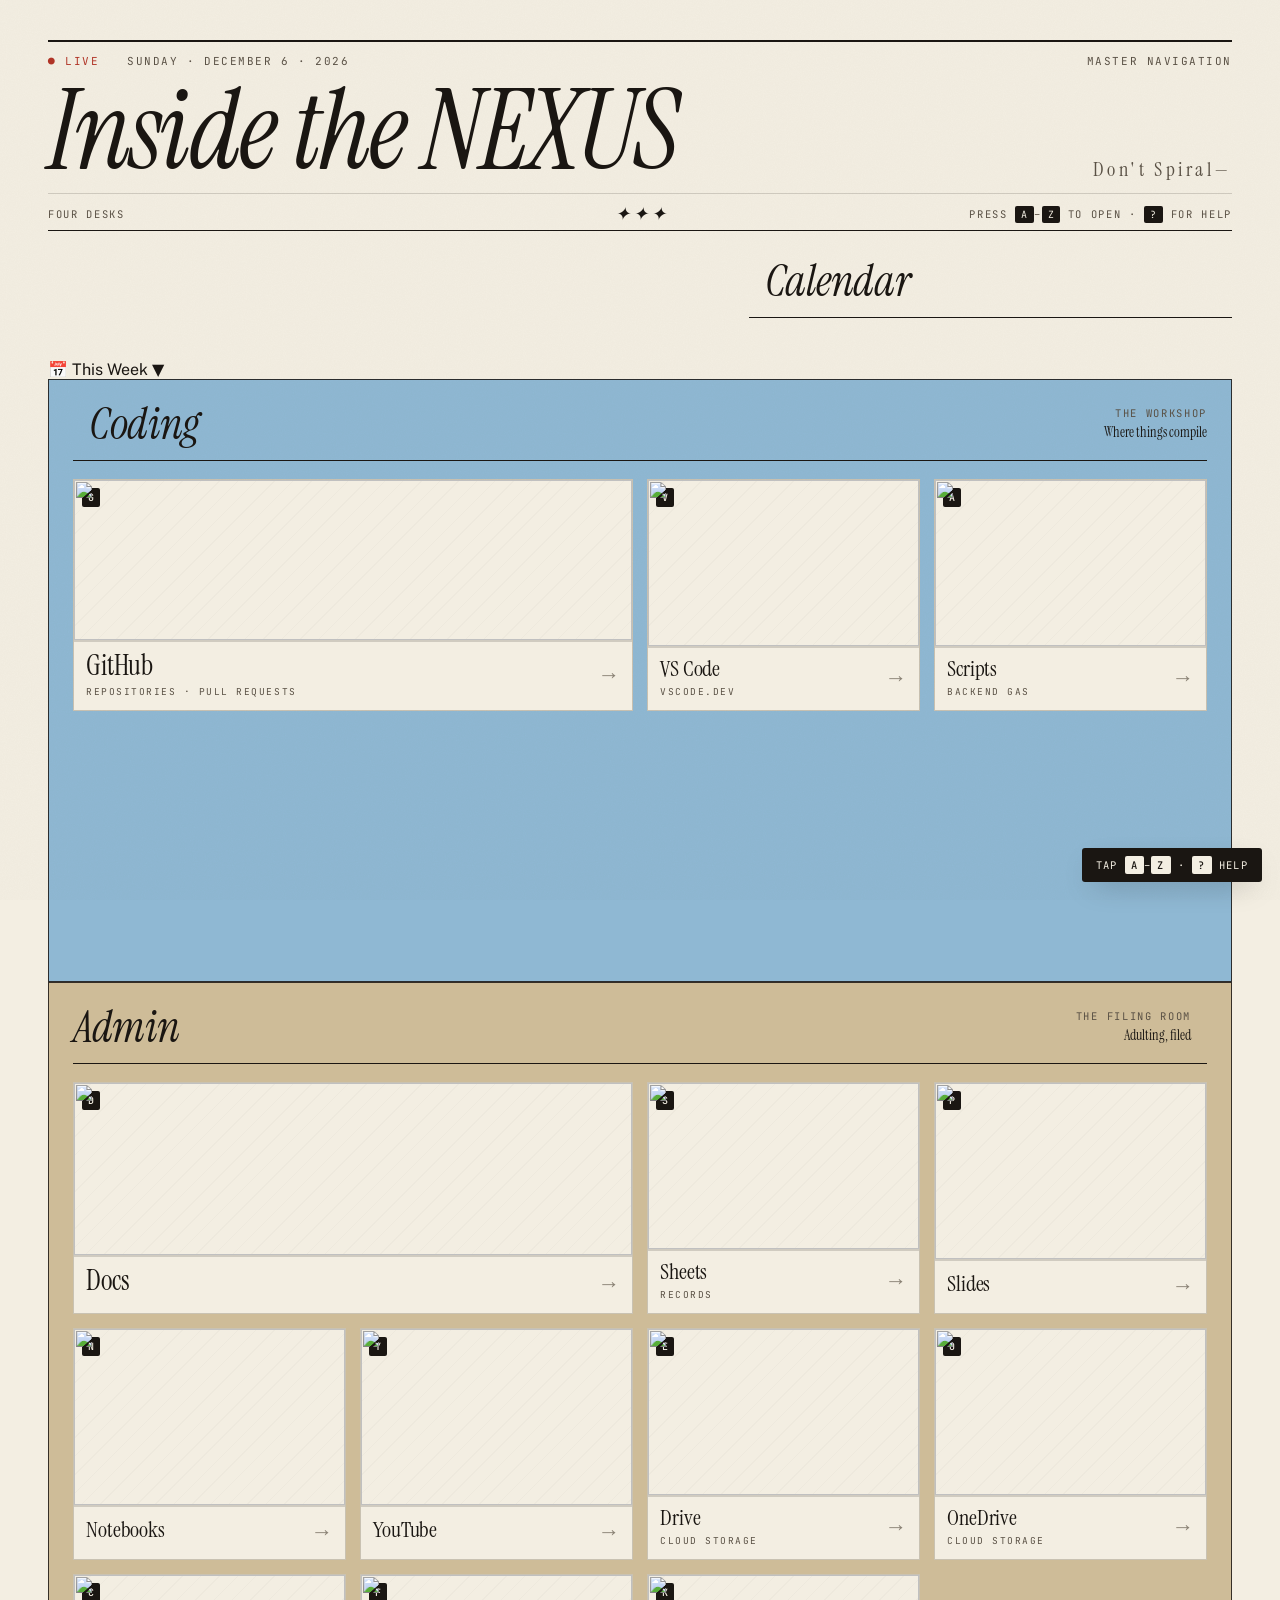
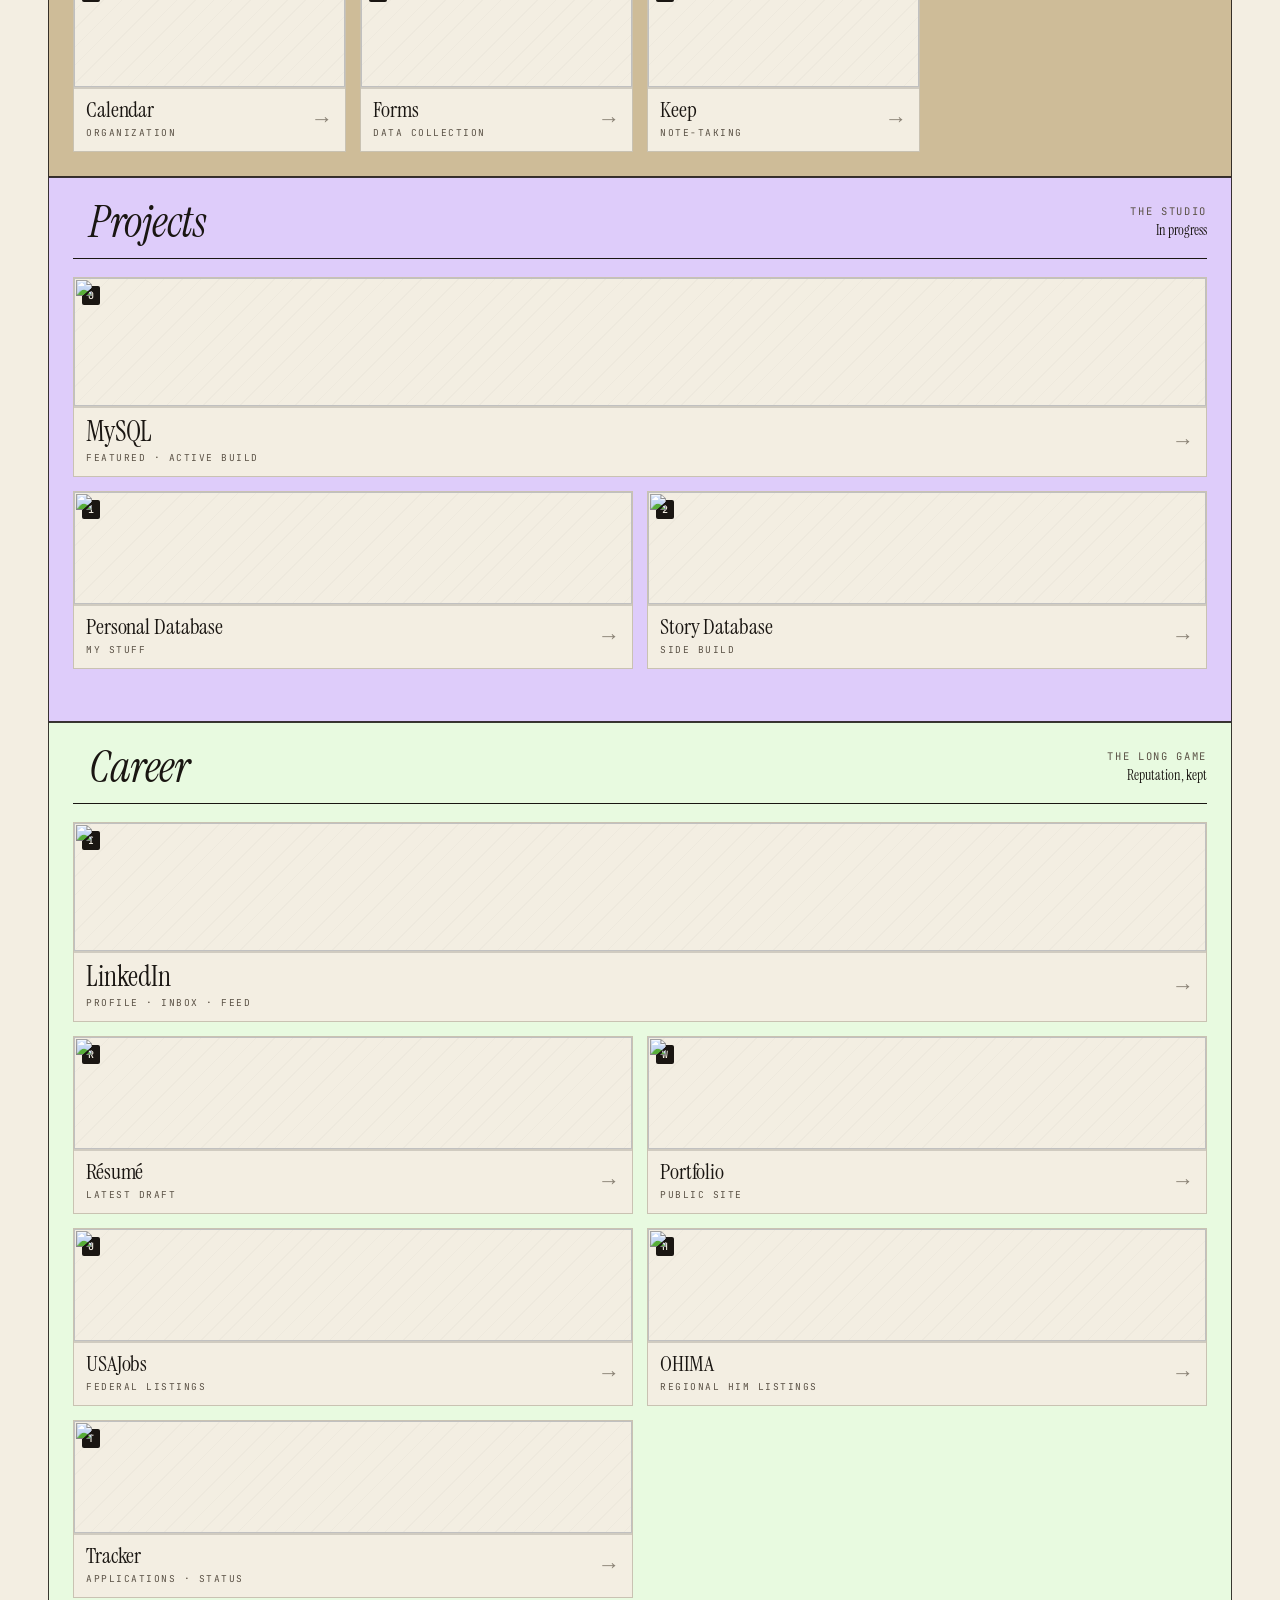
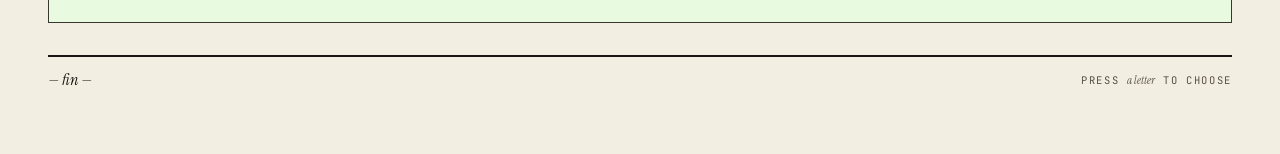
==== hub.html @ 4cc81f30 "commit" ====
<!DOCTYPE html>
<html lang="en">
<head>
<meta charset="UTF-8" />
<meta name="viewport" content="width=device-width, initial-scale=1" />
<title>Inside the NEXUS — Links</title>
<link rel="preconnect" href="https://fonts.googleapis.com" />
<link rel="preconnect" href="https://fonts.gstatic.com" crossorigin />
<link href="https://fonts.googleapis.com/css2?family=Instrument+Serif:ital@0;1&family=JetBrains+Mono:wght@400;500&family=Public+Sans:ital,wght@0,300;0,400;0,500;0,600;0,700;1,400&display=swap" rel="stylesheet" />
<style>
  :root {
    --paper:        #f3eee2;
    --paper-warm:   #ebe4d2;
    --ink:          #1a1612;
    --ink-soft:     #5a5145;
    --ink-faint:    #8a8275;
    --rule:         rgba(26, 22, 18, 0.16);
    --rule-strong:  rgba(26, 22, 18, 0.85);
    --accent:       #b03426;
    --accent-soft:  rgba(176, 52, 38, 0.10);

    --serif: 'Instrument Serif', 'Times New Roman', serif;
    --sans:  'Public Sans', system-ui, sans-serif;
    --mono:  'JetBrains Mono', ui-monospace, monospace;
  }

  * { box-sizing: border-box; margin: 0; padding: 0; }

  html, body {
    background: var(--paper);
    color: var(--ink);
    font-family: var(--sans);
    -webkit-font-smoothing: antialiased;
    text-rendering: optimizeLegibility;
  }

  /* Subtle paper grain */
  body::before {
    content: "";
    position: fixed;
    inset: 0;
    pointer-events: none;
    z-index: 1;
    opacity: 0.5;
    mix-blend-mode: multiply;
    background-image: url("data:image/svg+xml;utf8,<svg xmlns='http://www.w3.org/2000/svg' width='240' height='240'><filter id='n'><feTurbulence type='fractalNoise' baseFrequency='0.92' numOctaves='2' stitchTiles='stitch'/><feColorMatrix values='0 0 0 0 0.1 0 0 0 0 0.08 0 0 0 0 0.05 0 0 0 0.05 0'/></filter><rect width='100%25' height='100%25' filter='url(%23n)'/></svg>");
  }

  body {
    min-height: 100vh;
    padding: 40px 48px 64px;
    position: relative;
  }

  .page {
    max-width: 1640px;
    margin: 0 auto;
    position: relative;
    z-index: 2;
  }

  /* ─── Masthead ──────────────────────────────────────────── */
  .masthead {
    border-top: 2px solid var(--ink);
    border-bottom: 1px solid var(--ink);
    padding: 12px 0 4px;
    margin-bottom: 28px;
    position: relative;
  }

  .masthead__top {
    display: flex;
    align-items: baseline;
    justify-content: space-between;
    font-family: var(--mono);
    font-size: 11px;
    letter-spacing: 0.14em;
    text-transform: uppercase;
    color: var(--ink-soft);
    padding-bottom: 6px;
  }

  .masthead__edition {
    display: flex;
    gap: 28px;
  }
  .masthead__edition span:first-child { color: var(--accent); }

  .masthead__title {
    font-family: var(--serif);
    font-style: italic;
    font-weight: 400;
    font-size: clamp(72px, 8.6vw, 142px);
    line-height: 0.92;
    letter-spacing: -0.02em;
    padding: 6px 0 12px;
    display: flex;
    align-items: baseline;
    justify-content: space-between;
    gap: 24px;
  }
  .masthead__title em {
    font-style: italic;
  }
  .masthead__title .roman {
    font-family: var(--serif);
    font-style: normal;
    font-size: 0.18em;
    color: var(--ink-soft);
    letter-spacing: 0.18em;
    align-self: flex-end;
    padding-bottom: 0.14em;
  }

  .masthead__strap {
    display: grid;
    grid-template-columns: 1fr auto 1fr;
    gap: 24px;
    align-items: center;
    border-top: 1px solid var(--rule);
    padding-top: 8px;
    font-family: var(--mono);
    font-size: 10.5px;
    letter-spacing: 0.16em;
    text-transform: uppercase;
    color: var(--ink-soft);
  }
  .masthead__strap .ornament {
    font-family: var(--serif);
    font-style: italic;
    font-size: 18px;
    color: var(--ink);
    text-transform: none;
    letter-spacing: 0;
  }
  .masthead__strap .right { text-align: right; }
  .masthead__strap kbd {
    font-family: var(--mono);
    font-size: 10px;
    background: var(--ink);
    color: var(--paper);
    padding: 2px 6px;
    border-radius: 2px;
    letter-spacing: 0.04em;
  }

  /* ─── Bento ─────────────────────────────────────────────── */
  .bento {
    display: grid;
    grid-template-columns: 7fr 5fr;
    gap: 24px;
  }

  .zone {
    background: var(--paper);
    border: 1px solid var(--rule-strong);
    padding: 22px 24px 24px;
    position: relative;
  }

  .bento {
    grid-template-columns: 7fr 5fr;
    grid-template-rows: auto auto;
    grid-template-areas:
      "coding projects"
      "admin  career";
  }
  .zone--calendar { grid-area: calendar}
  .zone--coding   { grid-area: coding; }
  .zone--projects { grid-area: projects; }
  .zone--admin    { grid-area: admin; }
  .zone--career   { grid-area: career; }

  /* ─── Zone header ───────────────────────────────────────── */
  .zone__head {
    display: grid;
    grid-template-columns: auto 1fr auto;
    align-items: end;
    gap: 16px;
    padding-bottom: 14px;
    margin-bottom: 18px;
    border-bottom: 1px solid var(--ink);
  }
  .zone__numeral {
    font-family: var(--serif);
    font-style: italic;
    font-size: 52px;
    line-height: 0.8;
    color: var(--accent);
    letter-spacing: -0.02em;
  }
  .zone__title {
    font-family: var(--serif);
    font-style: italic;
    font-weight: 400;
    font-size: 44px;
    line-height: 1;
    letter-spacing: -0.01em;
    align-self: end;
  }
  .zone__count {
    font-family: var(--mono);
    font-size: 10.5px;
    letter-spacing: 0.16em;
    text-transform: uppercase;
    color: var(--ink-soft);
    text-align: right;
    padding-bottom: 4px;
    line-height: 1.4;
  }
  .zone__count em {
    display: block;
    font-style: normal;
    color: var(--ink);
    font-family: var(--serif);
    font-size: 14px;
    text-transform: none;
    letter-spacing: 0;
    margin-top: 2px;
  }

  /* ─── Card grids per zone ───────────────────────────────── */
  .cards { display: grid; gap: 14px; }

  /* Wide zones (Coding, Admin): 4 columns × 2 rows */
  .zone--coding .cards,
  .zone--admin .cards,
  .zone--calendar .cards {
    grid-template-columns: repeat(4, 1fr);
    grid-template-rows: 1fr 1fr;
    grid-auto-flow: dense;
  }
  .zone--coding .cards .card--hero,
  .zone--admin .cards .card--hero,
  .zone--calendar .cards .card--hero {
    grid-column: span 2;
    grid-row: 1;
  }

  /* Narrow zones (Projects, Career): 2 columns × 4 rows */
  .zone--projects .cards,
  .zone--career .cards {
    grid-template-columns: repeat(2, 1fr);
    grid-template-rows: repeat(4, auto);
  }
  .zone--projects .cards .card--hero,
  .zone--career .cards .card--hero {
    grid-column: span 2;
    grid-row: 1;
  }

  /* ─── Card ──────────────────────────────────────────────── */
  .card {
    position: relative;
    display: grid;
    grid-template-rows: 1fr auto;
    background: var(--paper-warm);
    border: 1px solid var(--rule);
    text-decoration: none;
    color: var(--ink);
    overflow: hidden;
    transition: transform 0.18s ease, border-color 0.18s ease, box-shadow 0.18s ease;
    min-height: 178px;
  }

  .card--hero {
    min-height: 232px;
  }
  .zone--projects .card--hero,
  .zone--career .card--hero {
    min-height: 200px;
  }

  .card:hover {
    border-color: var(--ink);
    transform: translateY(-2px);
    box-shadow: 0 8px 0 -4px var(--ink), 0 14px 28px -16px rgba(26,22,18,0.35);
  }
  .card.flash {
    border-color: var(--accent);
    box-shadow: 0 0 0 3px var(--accent-soft);
  }

  .card__image {
    position: relative;
    background: var(--paper);
    border-bottom: 1px solid var(--rule);
    overflow: hidden;
  }
  .card__image img {
    display: block;
    width: 100%;
    height: 100%;
  }
  .card__image::after {
    content: "";
    position: absolute;
    inset: 0;
    background:
      repeating-linear-gradient(
        135deg,
        transparent 0 12px,
        rgba(26,22,18,0.025) 12px 13px
      );
    pointer-events: none;
  }

  .card__key {
    position: absolute;
    top: 8px;
    left: 8px;
    z-index: 2;
    font-family: var(--mono);
    font-weight: 500;
    font-size: 10px;
    line-height: 1;
    background: var(--ink);
    color: var(--paper);
    padding: 5px 6px 4px;
    letter-spacing: 0.04em;
    border-radius: 2px;
    text-transform: uppercase;
    min-width: 18px;
    text-align: center;
  }

  .card__meta {
    padding: 10px 12px 12px;
    display: grid;
    grid-template-columns: 1fr auto;
    align-items: end;
    gap: 8px;
    background: var(--paper);
    border-top: 1px solid var(--rule);
  }

  .card__name {
    font-family: var(--serif);
    font-weight: 400;
    font-size: 22px;
    line-height: 1;
    letter-spacing: -0.005em;
  }
  .card--hero .card__name { font-size: 28px; }

  .card__tag {
    font-family: var(--mono);
    font-size: 9.5px;
    letter-spacing: 0.16em;
    text-transform: uppercase;
    color: var(--ink-soft);
    margin-top: 6px;
    line-height: 1.3;
  }

  .card__arrow {
    align-self: center;
    font-family: var(--serif);
    font-size: 22px;
    color: var(--ink-faint);
    transition: transform 0.18s ease, color 0.18s ease;
    padding-bottom: 1px;
  }
  .card:hover .card__arrow {
    color: var(--accent);
    transform: translate(2px, -1px);
  }

  /* Make whole card act like a link via overlay anchor */
  .card__link {
    position: absolute;
    inset: 0;
    z-index: 3;
  }

  .card__image { z-index: 1; }
  .card__image img { position: relative; z-index: 4; }

  /* But meta + arrow link area should still feel clickable */
  .card__meta { position: relative; z-index: 5; pointer-events: none; }

  /* ─── Footer rule ───────────────────────────────────────── */
  .colophon {
    margin-top: 32px;
    padding-top: 12px;
    border-top: 2px solid var(--ink);
    display: flex;
    justify-content: space-between;
    align-items: center;
    font-family: var(--mono);
    font-size: 10.5px;
    letter-spacing: 0.16em;
    text-transform: uppercase;
    color: var(--ink-soft);
  }
  .colophon .ornament {
    font-family: var(--serif);
    font-style: italic;
    font-size: 16px;
    color: var(--ink);
    text-transform: none;
    letter-spacing: 0;
  }

  /* ─── Keyboard cheatsheet overlay ───────────────────────── */
  .keyhint {
    position: fixed;
    bottom: 18px;
    right: 18px;
    z-index: 50;
    background: var(--ink);
    color: var(--paper);
    padding: 10px 14px;
    border-radius: 3px;
    font-family: var(--mono);
    font-size: 10.5px;
    letter-spacing: 0.12em;
    text-transform: uppercase;
    box-shadow: 0 10px 30px -12px rgba(0,0,0,0.4);
    display: flex;
    align-items: center;
    gap: 10px;
  }
  .keyhint b {
    background: var(--paper);
    color: var(--ink);
    padding: 2px 6px;
    border-radius: 2px;
    font-weight: 500;
  }

  /* Responsive — collapse bento */
  @media (max-width: 1100px) {
    .bento {
      grid-template-columns: 1fr;
      grid-template-areas: "coding" "projects" "career" "admin";
    }
    .zone--projects .cards,
    .zone--career .cards { grid-template-columns: repeat(2, 1fr); }
  }
  @media (max-width: 720px) {
    body { padding: 24px 18px 60px; }
    .zone--coding .cards,
    .zone--admin .cards { grid-template-columns: repeat(2, 1fr); }
    .zone--coding .cards .card--hero,
    .zone--admin .cards .card--hero { grid-column: span 2; }
  }

</style>
</head>
<body>
<div class="page">

  <!-- ─────────── MASTHEAD ─────────── -->
  <header class="masthead">
    <div class="masthead__top">
      <div class="masthead__edition">
        <span>● Live</span>
        <span id="dateline">Thursday · May 14, 2026</span>
            </div>
      <div>Master Navigation</div>
    </div>

    <h1 class="masthead__title">
      <span>Inside the <em>NEXUS</em></span>
      <span class="roman">Don't Spiral—</span>
    </h1>

    <div class="masthead__strap">
      <div>Four desks</div>
      <div class="ornament">✦ ✦ ✦</div>
      <div class="right">
        Press <kbd>A</kbd>–<kbd>Z</kbd> to open · <kbd>?</kbd> for help
      </div>
    </div>
  </header>

  <!-- ─────────── BENTO ─────────── -->
  <main class="bento">
<!-- =============== CALENDAR =============== -->
 <section id="today-section"></section>


      <header class="zone__head">
        <div class="zone__numeral">
</div>
        <h2 class="zone__title" id="z-calendar">Calendar</h2>
        <div class="zone__count">
          
      </header>
       <div class="section-container">
        <div class="section-header calendar" onclick="toggleSection(this)">
          <span class="section-icon">📅</span>
          This Week
<span class="collapse-arrow">▼</span>
        </div>
        <div class="section-content">
          <div class="calendar-wrapper">
            
            <d
              <div class="calendar-grid" id="calendar-events"></div>
            </div>
            
          </div>
        </div>
      </div>


    <!-- =============== CODING =============== -->
    <section class="zone zone--coding" aria-labelledby="z-coding" style="background-color: rgb(143, 184, 211)">
      <header class="zone__head">
        <div class="zone__numeral">
</div>
        <h2 class="zone__title" id="z-coding">Coding</h2>
        <div class="zone__count">
          The Workshop
          <em>Where things compile</em>
        </div>
      </header>

      <div class="cards">
        <div class="card card--hero">
          <div class="card__image">
            <span class="card__key">G</span>
            <img src="https://raw.githubusercontent.com/suzannaly/nexus/main/images/repo.png"></img>
          </div>
          <div class="card__meta">
            <div>
              <h3 class="card__name">GitHub</h3>
              <p class="card__tag">Repositories · Pull requests</p>
            </div>
            <span class="card__arrow">→</span>
          </div>
          <a class="card__link" href="https://github.com" target="_blank" rel="noopener" aria-label="Open GitHub"></a>
        </div>

        <div class="card">
          <div class="card__image">
            <span class="card__key">V</span>
            <img src="https://raw.githubusercontent.com/suzannaly/nexus/main/images/code.png"></img>
          </div>
          <div class="card__meta">
            <div>
              <h3 class="card__name">VS Code</h3>
              <p class="card__tag">vscode.dev</p>
            </div>
            <span class="card__arrow">→</span>
          </div>
          <a class="card__link" href="VSCode:///" target="_blank" rel="noopener" aria-label="Open VS Code"></a>
          </div> 

        <div class="card">
          <div class="card__image">
            <span class="card__key">A</span>
            <img src="https://raw.githubusercontent.com/suzannaly/nexus/main/images/scripts.png"></img>
          </div>
          <div class="card__meta">
            <div>
              <h3 class="card__name">Scripts</h3>
              <p class="card__tag">Backend GAS</p>
            </div>
            <span class="card__arrow">→</span>
          </div>
          <a class="card__link" href="https://script.google.com/u/0/home/projects/1gM_NN_pkwhSQANYeBkatfQtVx9YAgRcFRQ3JJM54KUPHvCd8_ove5uIZ/edit" target="_blank" rel="noopener"></a>
        </div>

      </div>
    </section>

    <!-- =============== ADMIN =============== -->
    <section class="zone zone--admin" aria-labelledby="z-admin" style="background-color: rgb(206, 188, 152)">
      <header class="zone__head">
               <h2 class="zone__title" id="z-admin">Admin</h2>
        <div class="zone__count">
          The Filing Room
          <em>Adulting, filed</em>
        </div>
      </header>

      <div class="cards">
        <div class="card card--hero">
          <div class="card__image">
            <span class="card__key">D</span>
            <img src="https://raw.githubusercontent.com/suzannaly/nexus/main/images/writing.png"></img>
          </div>
          <div class="card__meta">
            <div>
              <h3 class="card__name">Docs</h3>
              <p class="card__tag"></p>
            </div>
            <span class="card__arrow">→</span>
          </div>
          <a class="card__link" href="https://docs.google.com/document/?usp=docs_alc&authuser=0" target="_blank" rel="noopener"></a>
        </div>

        <div class="card">
          <div class="card__image">
            <span class="card__key">S</span>
            <img src="https://raw.githubusercontent.com/suzannaly/nexus/main/images/sheet.png"></img>
          </div>
          <div class="card__meta">
            <div>
              <h3 class="card__name">Sheets</h3>
              <p class="card__tag">Records</p>
            </div>
            <span class="card__arrow">→</span>
          </div>
          <a class="card__link" href="https://docs.google.com/spreadsheets/?usp=sheets_alc&authuser=0" target="_blank" rel="noopener"></a>
        </div>

        <div class="card">
          <div class="card__image">
            <span class="card__key">P</span>
            <img src="https://raw.githubusercontent.com/suzannaly/nexus/main/images/slides.png"></img>
          </div>
          <div class="card__meta">
            <div>
              <h3 class="card__name">Slides</h3>
              <p class="card__tag"></p>
            </div>
            <span class="card__arrow">→</span>
          </div>
          <a class="card__link" href="https://docs.google.com/presentation/?usp=slides_alc&authuser=0" target="_blank" rel="noopener"></a>
        </div>

        <div class="card">
          <div class="card__image">
            <span class="card__key">N</span>
            <img src="https://raw.githubusercontent.com/suzannaly/nexus/main/images/notebook.png"></img>
          </div>
          <div class="card__meta">
            <div>
              <h3 class="card__name">Notebooks</h3>
              <p class="card__tag"></p>
            </div>
            <span class="card__arrow">→</span>
          </div>
          <a class="card__link" href="https://notebooklm.google.com/?utm_source=app_launcher&utm_medium=referral&authuser=0" target="_blank" rel="noopener"></a>
        </div>

        <div class="card">
          <div class="card__image">
            <span class="card__key">Y</span>
            <img src="https://raw.githubusercontent.com/suzannaly/nexus/main/images/yt.png"></img>
          </div>
          <div class="card__meta">
            <div>
              <h3 class="card__name">YouTube</h3>
              <p class="card__tag"></p>
            </div>
            <span class="card__arrow">→</span>
          </div>
          <a class="card__link" href="https://www.youtube.com/?authuser=0" target="_blank" rel="noopener"></a>
        </div>

        <div class="card">
          <div class="card__image">
            <span class="card__key">E</span>
            <img src="https://raw.githubusercontent.com/suzannaly/nexus/main/images/drive.png"></img>
          </div>
          <div class="card__meta">
            <div>
              <h3 class="card__name">Drive</h3>
              <p class="card__tag">Cloud storage</p>
            </div>
            <span class="card__arrow">→</span>
          </div>
          <a class="card__link" href="https://drive.google.com/?usp=drive_ref" target="_blank" rel="noopener"></a>
        </div>

        <div class="card">
          <div class="card__image">
            <span class="card__key">O</span>
            <img src="https://raw.githubusercontent.com/suzannaly/nexus/main/images/one.png"></img>
          </div>
          <div class="card__meta">
            <div>
              <h3 class="card__name">OneDrive</h3>
              <p class="card__tag">Cloud storage</p>
            </div>
            <span class="card__arrow">→</span>
          </div>
          <a class="card__link" href="https://onedrive.live.com/?view=1" target="_blank" rel="noopener"></a>
        </div>

<div class="card">
          <div class="card__image">
            <span class="card__key">C</span>
            <img src="https://raw.githubusercontent.com/suzannaly/nexus/main/images/cal.png"></img>
          </div>
          <div class="card__meta">
            <div>
              <h3 class="card__name">Calendar</h3>
              <p class="card__tag">Organization</p>
            </div>
            <span class="card__arrow">→</span>
          </div>
          <a class="card__link" href="https://calendar.google.com/calendar?authuser=0" target="_blank" rel="noopener"></a>
        </div>

<div class="card">
          <div class="card__image">
            <span class="card__key">F</span>
            <img src="https://raw.githubusercontent.com/suzannaly/nexus/main/images/form.png"></img>
          </div>
          <div class="card__meta">
            <div>
              <h3 class="card__name">Forms</h3>
              <p class="card__tag">Data collection</p>
            </div>
            <span class="card__arrow">→</span>
          </div>
          <a class="card__link" href="https://docs.google.com/forms/?authuser=0" target="_blank" rel="noopener"></a>
        </div>
<div class="card">
          <div class="card__image">
            <span class="card__key">K</span>
            <img src="https://raw.githubusercontent.com/suzannaly/nexus/main/images/keep.png"></img>
          </div>
          <div class="card__meta">
            <div>
              <h3 class="card__name">Keep</h3>
              <p class="card__tag">Note-taking</p>
            </div>
            <span class="card__arrow">→</span>
          </div>
          <a class="card__link" href="https://keep.google.com/?authuser=0" target="_blank" rel="noopener"></a>
        </div>

      </div>
    </section>

    <!-- =============== PROJECTS =============== -->
    <section class="zone zone--projects" aria-labelledby="z-projects" style="background-color: rgb(222, 204, 250)">
      <header class="zone__head">
        <div class="zone__numeral"></div>
        <h2 class="zone__title" id="z-projects">Projects</h2>
        <div class="zone__count">
          The Studio
          <em>In progress</em>
        </div>
      </header>

      <div class="cards">
        <div class="card card--hero">
          <div class="card__image">
            <span class="card__key">0</span>
            <img src="https://raw.githubusercontent.com/suzannaly/nexus/main/images/mysql.png"></img>
          </div>
          <div class="card__meta">
            <div>
              <h3 class="card__name">MySQL</h3>
              <p class="card__tag">Featured · Active build</p>
            </div>
            <span class="card__arrow">→</span>
          </div>
          <a class="card__link" href="mysqlwb://"></a>
</div>

        <div class="card">
          <div class="card__image">
            <span class="card__key">1</span>
            <img src="https://raw.githubusercontent.com/suzannaly/nexus/main/images/personal.png"></img>
          </div>
          <div class="card__meta">
            <div>
              <h3 class="card__name">Personal Database</h3>
              <p class="card__tag">My stuff</p>
            </div>
            <span class="card__arrow">→</span>
          </div>
          <a class="card__link" href="mysqlwb://"></a>
</div>

        <div class="card">
          <div class="card__image">
            <span class="card__key">2</span>
            <img src="https://raw.githubusercontent.com/suzannaly/nexus/main/images/sandbox.png"></img>
          </div>
          <div class="card__meta">
            <div>
              <h3 class="card__name">Story Database</h3>
              <p class="card__tag">Side build</p>
            </div>
            <span class="card__arrow">→</span>
          </div>
          <a class="card__link" href="mysqlwb://"></a>
</div>

        
      </div>
    </section>



    <!-- =============== CAREER =============== -->
    <section class="zone zone--career" aria-labelledby="z-career" style="background-color: rgb(232, 250, 224)">
      <header class="zone__head">
        <div class="zone__numeral"></div>
        <h2 class="zone__title" id="z-career">Career</h2>
        <div class="zone__count">
          The Long Game
          <em>Reputation, kept</em>
        </div>
      </header>

      <div class="cards">
        <div class="card card--hero">
          <div class="card__image">
            <span class="card__key">I</span>
            <img src="https://raw.githubusercontent.com/suzannaly/nexus/main/images/resume.png"></img>
          </div>
          <div class="card__meta">
            <div>
              <h3 class="card__name">LinkedIn</h3>
              <p class="card__tag">Profile · Inbox · Feed</p>
            </div>
            <span class="card__arrow">→</span>
          </div>
          <a class="card__link" href="https://www.linkedin.com/feed/" target="_blank" rel="noopener"></a>
        </div>

        <div class="card">
          <div class="card__image">
            <span class="card__key">R</span>
            <img src="https://raw.githubusercontent.com/suzannaly/portfolio/main/images/resume.png"></img>
          </div>
          <div class="card__meta">
            <div>
              <h3 class="card__name">Résumé</h3>
              <p class="card__tag">Latest draft</p>
            </div>
            <span class="card__arrow">→</span>
          </div>
          <a class="card__link" href="https://raw.githubusercontent.com/suzannaly/Portfolio/main/images/Bolich_Suzanna_Resume.pdf" target="_blank" rel="noopener"></a>
        </div>

        <div class="card">
          <div class="card__image">
            <span class="card__key">W</span>
            <img src="https://raw.githubusercontent.com/suzannaly/nexus/main/images/portfolio.png"></img>
          </div>
          <div class="card__meta">
            <div>
              <h3 class="card__name">Portfolio</h3>
              <p class="card__tag">Public site</p>
            </div>
            <span class="card__arrow">→</span>
          </div>
          <a class="card__link" href="https://sites.google.com/view/suzanna-bolich-e-portfolio/welcome" target="_blank" rel="noopener"></a>
        </div>

<div class="card">
  <div class="card__image">
    <span class="card__key">U</span>
    <img src="https://raw.githubusercontent.com/suzannaly/nexus/main/images/usajobs.png"></img>
  </div>
  <div class="card__meta">
    <div>
      <h3 class="card__name">USAJobs</h3>
      <p class="card__tag">Federal listings</p>
    </div>
    <span class="card__arrow">→</span>
  </div>
  <a class="card__link" href="https://www.usajobs.gov" target="_blank" rel="noopener"></a>
</div>

<div class="card">
  <div class="card__image">
    <span class="card__key">H</span>
    <img src="https://raw.githubusercontent.com/suzannaly/nexus/main/images/ohima.webp"></img>
  </div>
  <div class="card__meta">
    <div>
      <h3 class="card__name">OHIMA</h3>
      <p class="card__tag">Regional HIM listings</p>
    </div>
    <span class="card__arrow">→</span>
  </div>
  <a class="card__link" href="https://www.ohima.org" target="_blank" rel="noopener"></a>
</div>

<div class="card">
  <div class="card__image">
    <span class="card__key">T</span>
    <img src="https://raw.githubusercontent.com/suzannaly/nexus/main/images/data.png"></img>
  </div>
  <div class="card__meta">
    <div>
      <h3 class="card__name">Tracker</h3>
      <p class="card__tag">Applications · Status</p>
    </div>
    <span class="card__arrow">→</span>
  </div>
  <a class="card__link" href="tracker.html"></a>
</div>

      </div>
    </section>

  </main>

  <!-- ─────────── COLOPHON ─────────── -->
  <footer class="colophon">
    
    <div class="ornament">— fin —</div>
    <div>Press <em style="font-style:italic;font-family:var(--serif);text-transform:none;letter-spacing:0">a letter</em> to choose</div>
  </footer>

</div>

<!-- Keyboard hint pill -->
<div class="keyhint" id="keyhint">
  <span>Tap <b>A</b>–<b>Z</b> · <b>?</b> Help</span>
</div>


<script>
  // ─── Dateline ──────────────────────────────────────────────
  (function () {
    const el = document.getElementById('dateline');
    if (!el) return;
    const now = new Date();
    const fmt = now.toLocaleDateString(undefined, {
      weekday: 'long', month: 'long', day: 'numeric', year: 'numeric',
    });
    el.textContent = fmt.replace(/,/g, ' ·');
  })();

  // ─── Keyboard shortcuts ────────────────────────────────────
  // Single-character key opens the matching [data-key] card. `?` flashes
  // all keys so the user sees them at a glance.
  (function () {
    // Binding source of truth: the visible <span class="card__key"> text inside
    // each card. Edit that letter and the hotkey follows automatically.
    const cards = Array.from(document.querySelectorAll('.card'));
    const byKey = {};
    const duplicates = [];
    cards.forEach((c) => {
      const badge = c.querySelector('.card__key');
      if (!badge) return;
      const key = (badge.textContent || '').trim().toLowerCase();
      if (!key) return;
      if (byKey[key]) duplicates.push(key);
      byKey[key] = c;
    });
    if (duplicates.length) {
      console.warn('[Links] duplicate shortcut letters — only the last card with each wins:', duplicates);
    }

    document.addEventListener('keydown', (e) => {
      // ignore when typing in inputs
      const t = e.target;
      if (t && (t.tagName === 'INPUT' || t.tagName === 'TEXTAREA' || t.isContentEditable)) return;
      if (e.metaKey || e.ctrlKey || e.altKey) return;

      const k = e.key.toLowerCase();

      if (k === '?' || (e.shiftKey && k === '/')) {
        e.preventDefault();
        flashAll();
        return;
      }

      const card = byKey[k];
      if (!card) return;
      e.preventDefault();
      flash(card);
      // navigate (open in new tab to mimic start-page behavior)
      const href = card.querySelector('.card__link')?.getAttribute('href');
      if (href && href !== '#') {
        setTimeout(() => window.open(href, '_blank', 'noopener'), 120);
      }
    });

    function flash(card) {
      card.classList.add('flash');
      card.scrollIntoView ? null : null;  // no-op
      setTimeout(() => card.classList.remove('flash'), 260);
    }

    function flashAll() {
      cards.forEach((c, i) => {
        setTimeout(() => {
          c.classList.add('flash');
          setTimeout(() => c.classList.remove('flash'), 380);
        }, i * 22);
      });
    }
  })();

  // ─── Auto-dismiss keyhint after a moment ───────────────────
  (function () {
    const hint = document.getElementById('keyhint');
    if (!hint) return;
    let hidden = false;
    const hide = () => {
      if (hidden) return;
      hidden = true;
      hint.style.transition = 'opacity 0.4s ease, transform 0.4s ease';
      hint.style.opacity = '0';
      hint.style.transform = 'translateY(8px)';
      setTimeout(() => hint.remove(), 500);
    };
    setTimeout(hide, 6000);
    document.addEventListener('keydown', hide, { once: true });
    document.addEventListener('mousemove', () => {}, { once: true });
  })();
  // today.js — Nexus Today Section
// Manages Calendar
// Call initToday() to render.

// ══════════════════════════════════════════════════════════════════════════════
// CALENDAR
// ══════════════════════════════════════════════════════════════════════════════

const TODAY_GAS_URL = 'https://script.google.com/macros/s/AKfycbxcw0Idgactfq_oG_hGIOe2H4xoDgVzLjg6uchxBg3AONOXgDwfD8WhBnJHjR9yXOQzzQ/exec';
const IMG = 'https://raw.githubusercontent.com/suzannaly/nexus/main/images/';


function getWeekDays() {
  const today  = new Date();
  const day    = today.getDay();
  const monday = new Date(today);
  monday.setDate(today.getDate() - ((day + 6) % 7));
  return Array.from({ length: 7 }, (_, i) => {
    const d = new Date(monday);
    d.setDate(monday.getDate() + i);
    return d;
  });
}

function isSameDay(a, b) {
  const da = new Date(a);
  const db = new Date(b);
  return da.getFullYear() === db.getFullYear() &&
         da.getMonth()    === db.getMonth()    &&
         da.getDate()     === db.getDate();
}

function formatTime(iso) {
  const d = new Date(iso);
  return d.toLocaleTimeString('en-US', { hour: 'numeric', minute: '2-digit', hour12: true });
}

function renderCalendar() {
  const today    = new Date();
  const weekDays = getWeekDays();
  const dayNames = ['MON','TUE','WED','THU','FRI','SAT','SUN'];

  const columns = weekDays.map((day, i) => {
    const isToday   = isSameDay(day, today);
    const dayEvents = calendarEvents.filter(e => isSameDay(e.start, day));

    const eventHTML = dayEvents.length
      ? dayEvents.map(e => `
          <div class="cal-event">
            <div class="cal-event-time">${e.allDay ? 'all day' : formatTime(e.start)}</div>
            <div class="cal-event-title">${e.title}</div>
            ${e.calendar === 'Dan' ? '<div class="cal-event-who">Dan</div>' : ''}
          </div>`).join('')
      : `<div class="cal-no-events">No events</div>`;

    return `
      <div class="cal-day ${isToday ? 'cal-day--today' : ''}">
        <div class="cal-day-header">
          <div class="cal-day-name">${dayNames[i]}</div>
          <div class="cal-day-num">${day.getDate()}</div>
        </div>
        <div class="cal-day-events">${eventHTML}</div>
      </div>`;
  }).join('');

  return `<div class="cal-grid">${columns}</div>`;
}


// ══════════════════════════════════════════════════════════════════════════════
// FETCH + INIT
// ══════════════════════════════════════════════════════════════════════════════

async function initToday() {
  renderToday();

  const [calRes] = await Promise.allSettled([
    fetch(`${TODAY_GAS_URL}?calendar=1`),
  
  ]);

  if (calRes.status === 'fulfilled') {
    try {
      calendarEvents = await calRes.value.json();
      if (!Array.isArray(calendarEvents)) calendarEvents = [];
    } catch { calendarEvents = []; }
  }

  
  renderToday();
}
</script>
</body>
</html>
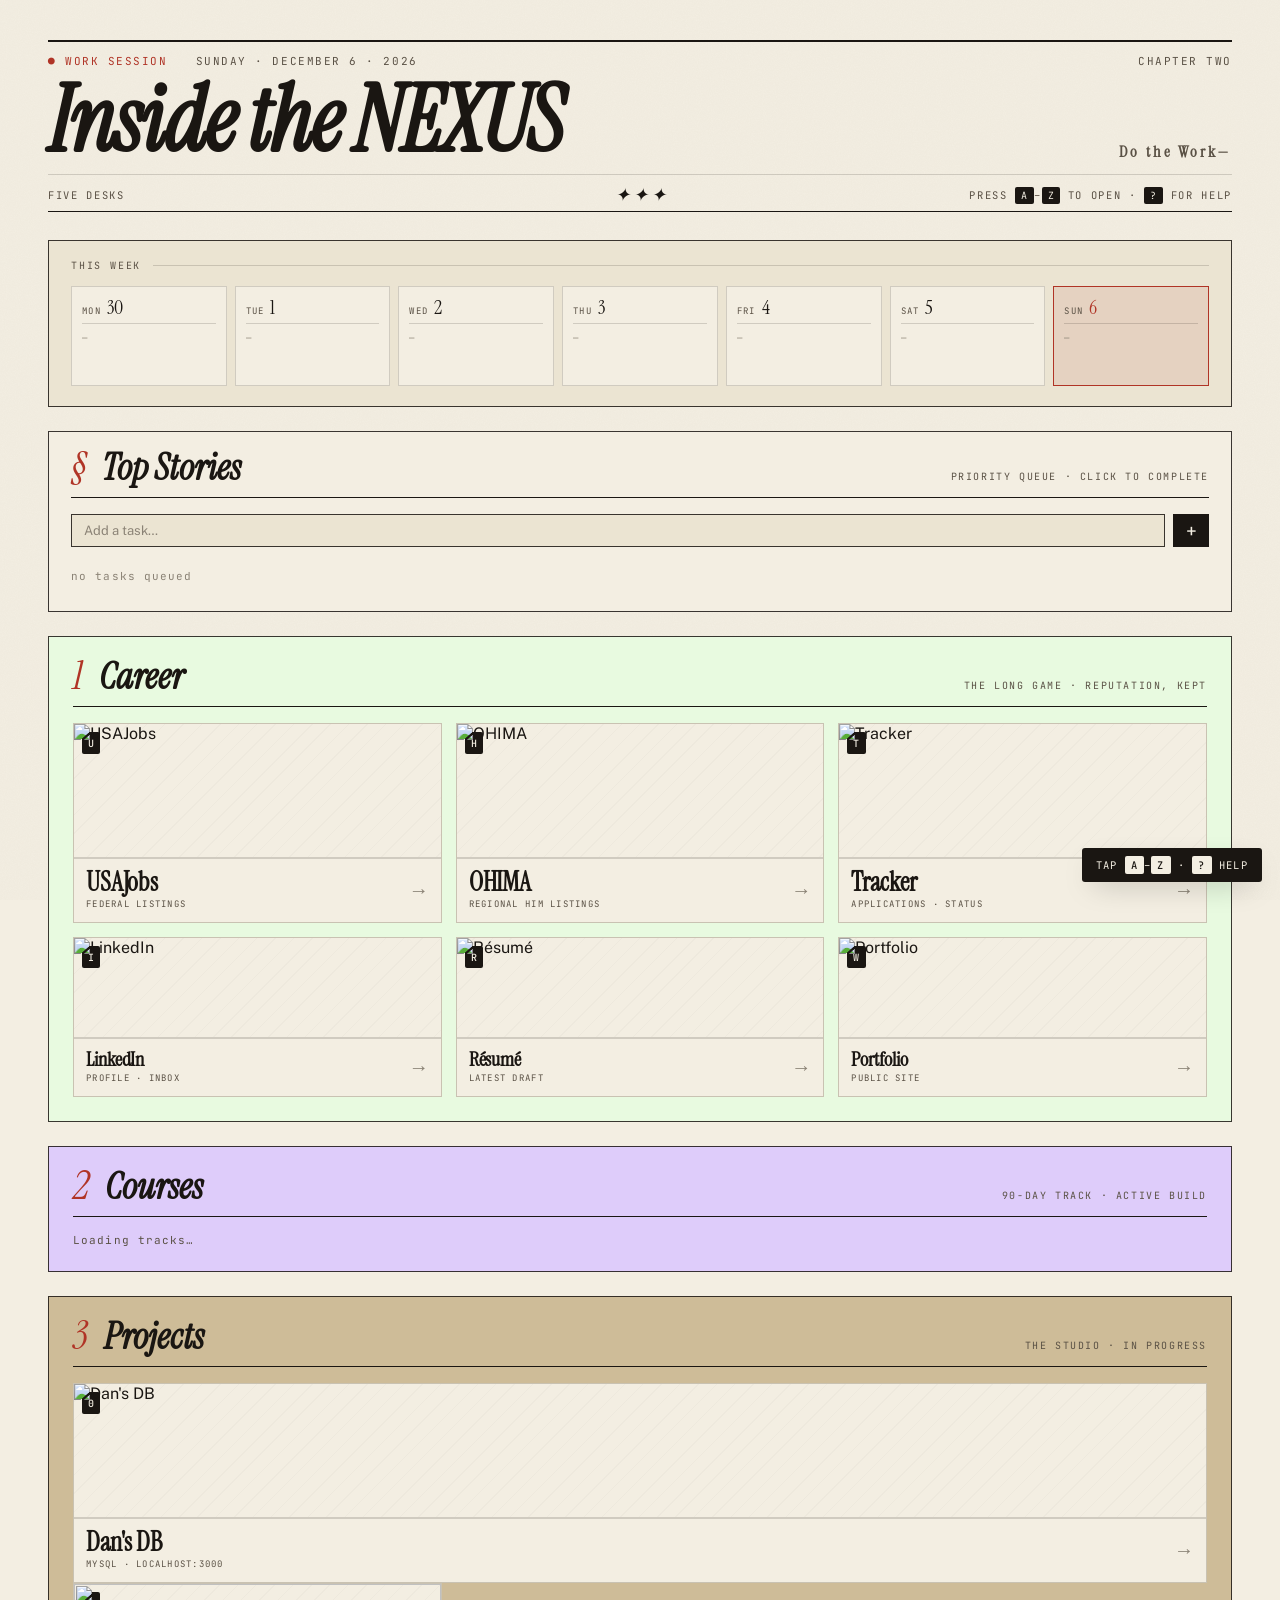
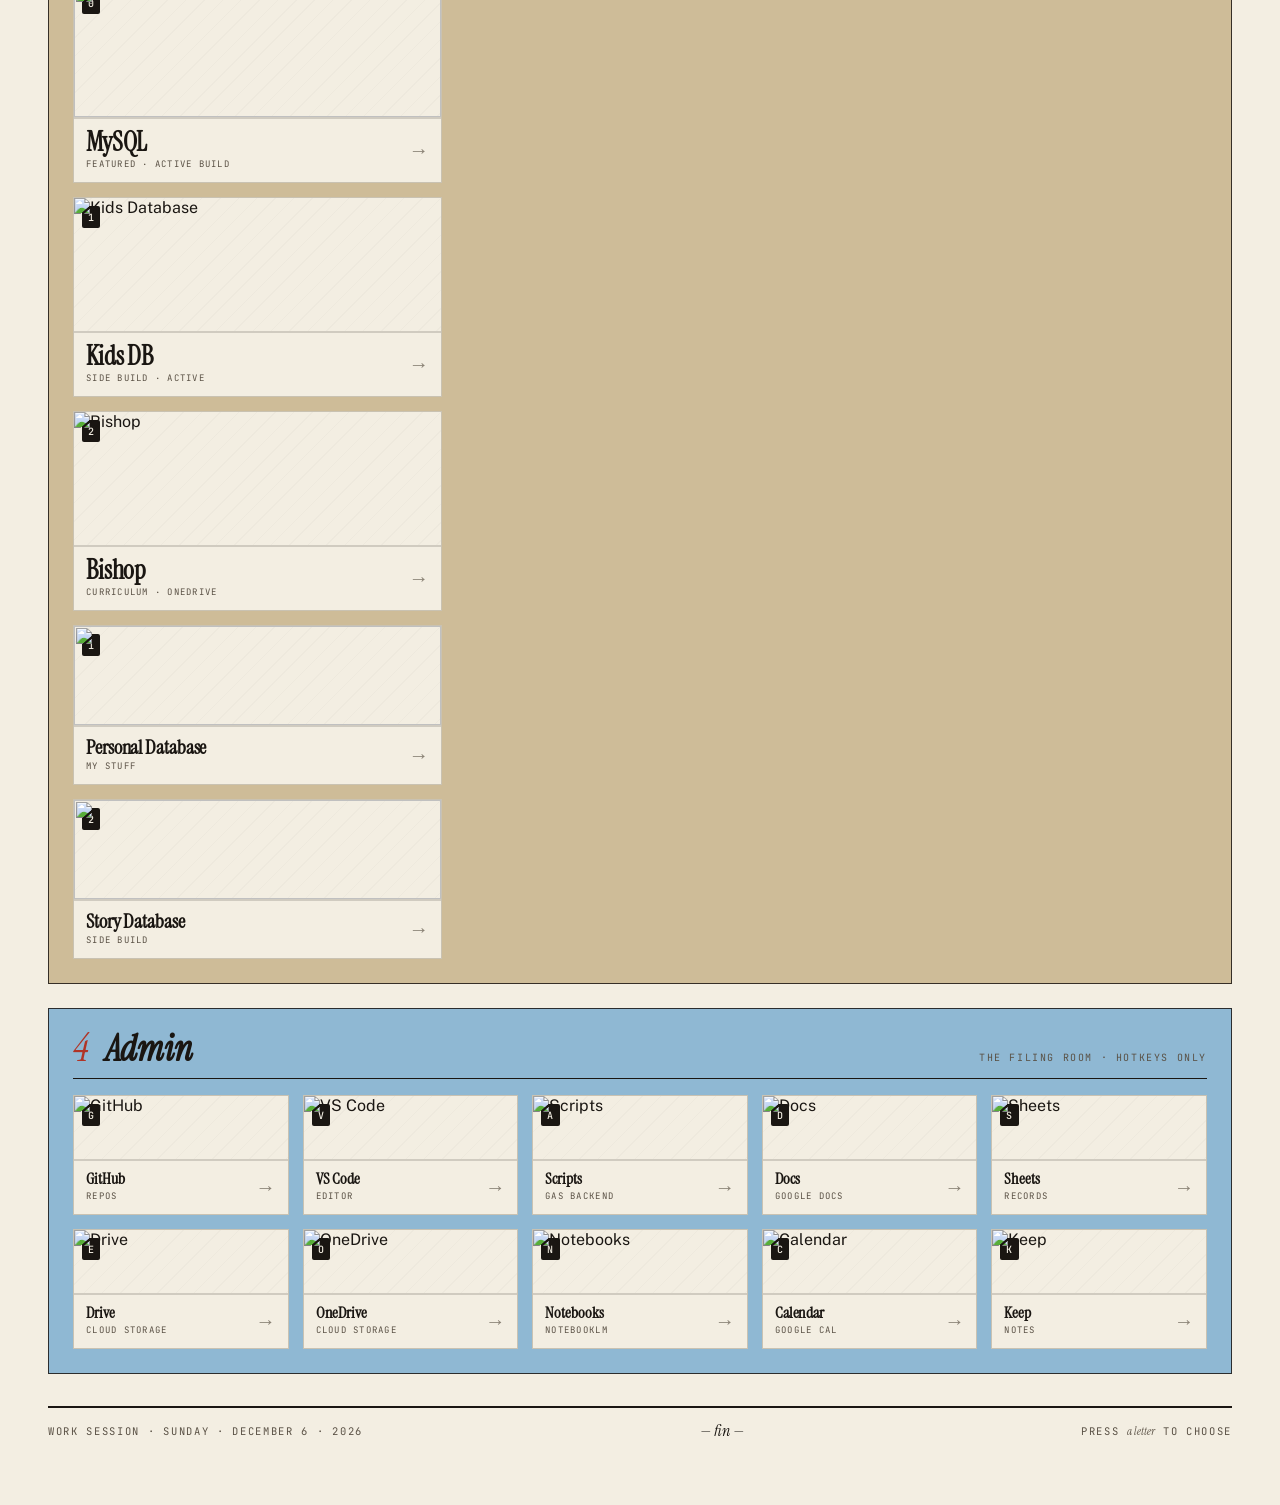
==== commit 33c99cdf: "commit hub overhaul" ====
--- a/hub.html
+++ b/hub.html
@@ -3,744 +3,919 @@
 <head>
 <meta charset="UTF-8" />
 <meta name="viewport" content="width=device-width, initial-scale=1" />
-<title>Inside the NEXUS — Links</title>
+<title>Inside the NEXUS — Work Session</title>
 <link rel="preconnect" href="https://fonts.googleapis.com" />
 <link rel="preconnect" href="https://fonts.gstatic.com" crossorigin />
 <link href="https://fonts.googleapis.com/css2?family=Instrument+Serif:ital@0;1&family=JetBrains+Mono:wght@400;500&family=Public+Sans:ital,wght@0,300;0,400;0,500;0,600;0,700;1,400&display=swap" rel="stylesheet" />
 <style>
-  :root {
-    --paper:        #f3eee2;
-    --paper-warm:   #ebe4d2;
-    --ink:          #1a1612;
-    --ink-soft:     #5a5145;
-    --ink-faint:    #8a8275;
-    --rule:         rgba(26, 22, 18, 0.16);
-    --rule-strong:  rgba(26, 22, 18, 0.85);
-    --accent:       #b03426;
-    --accent-soft:  rgba(176, 52, 38, 0.10);
-
-    --serif: 'Instrument Serif', 'Times New Roman', serif;
-    --sans:  'Public Sans', system-ui, sans-serif;
-    --mono:  'JetBrains Mono', ui-monospace, monospace;
-  }
-
-  * { box-sizing: border-box; margin: 0; padding: 0; }
-
-  html, body {
-    background: var(--paper);
-    color: var(--ink);
-    font-family: var(--sans);
-    -webkit-font-smoothing: antialiased;
-    text-rendering: optimizeLegibility;
-  }
-
-  /* Subtle paper grain */
-  body::before {
-    content: "";
-    position: fixed;
-    inset: 0;
-    pointer-events: none;
-    z-index: 1;
-    opacity: 0.5;
-    mix-blend-mode: multiply;
-    background-image: url("data:image/svg+xml;utf8,<svg xmlns='http://www.w3.org/2000/svg' width='240' height='240'><filter id='n'><feTurbulence type='fractalNoise' baseFrequency='0.92' numOctaves='2' stitchTiles='stitch'/><feColorMatrix values='0 0 0 0 0.1 0 0 0 0 0.08 0 0 0 0 0.05 0 0 0 0.05 0'/></filter><rect width='100%25' height='100%25' filter='url(%23n)'/></svg>");
-  }
-
-  body {
-    min-height: 100vh;
-    padding: 40px 48px 64px;
-    position: relative;
-  }
-
-  .page {
-    max-width: 1640px;
-    margin: 0 auto;
-    position: relative;
-    z-index: 2;
-  }
-
-  /* ─── Masthead ──────────────────────────────────────────── */
-  .masthead {
-    border-top: 2px solid var(--ink);
-    border-bottom: 1px solid var(--ink);
-    padding: 12px 0 4px;
-    margin-bottom: 28px;
-    position: relative;
-  }
-
-  .masthead__top {
-    display: flex;
-    align-items: baseline;
-    justify-content: space-between;
-    font-family: var(--mono);
-    font-size: 11px;
-    letter-spacing: 0.14em;
-    text-transform: uppercase;
-    color: var(--ink-soft);
-    padding-bottom: 6px;
-  }
-
-  .masthead__edition {
-    display: flex;
-    gap: 28px;
-  }
-  .masthead__edition span:first-child { color: var(--accent); }
-
-  .masthead__title {
-    font-family: var(--serif);
-    font-style: italic;
-    font-weight: 400;
-    font-size: clamp(72px, 8.6vw, 142px);
-    line-height: 0.92;
-    letter-spacing: -0.02em;
-    padding: 6px 0 12px;
-    display: flex;
-    align-items: baseline;
-    justify-content: space-between;
-    gap: 24px;
-  }
-  .masthead__title em {
-    font-style: italic;
-  }
-  .masthead__title .roman {
-    font-family: var(--serif);
-    font-style: normal;
-    font-size: 0.18em;
-    color: var(--ink-soft);
-    letter-spacing: 0.18em;
-    align-self: flex-end;
-    padding-bottom: 0.14em;
-  }
-
-  .masthead__strap {
-    display: grid;
-    grid-template-columns: 1fr auto 1fr;
-    gap: 24px;
-    align-items: center;
-    border-top: 1px solid var(--rule);
-    padding-top: 8px;
-    font-family: var(--mono);
-    font-size: 10.5px;
-    letter-spacing: 0.16em;
-    text-transform: uppercase;
-    color: var(--ink-soft);
-  }
-  .masthead__strap .ornament {
-    font-family: var(--serif);
-    font-style: italic;
-    font-size: 18px;
-    color: var(--ink);
-    text-transform: none;
-    letter-spacing: 0;
-  }
-  .masthead__strap .right { text-align: right; }
-  .masthead__strap kbd {
-    font-family: var(--mono);
-    font-size: 10px;
-    background: var(--ink);
-    color: var(--paper);
-    padding: 2px 6px;
-    border-radius: 2px;
-    letter-spacing: 0.04em;
-  }
-
-  /* ─── Bento ─────────────────────────────────────────────── */
-  .bento {
-    display: grid;
-    grid-template-columns: 7fr 5fr;
-    gap: 24px;
-  }
-
-  .zone {
-    background: var(--paper);
-    border: 1px solid var(--rule-strong);
-    padding: 22px 24px 24px;
-    position: relative;
-  }
-
-  .bento {
-    grid-template-columns: 7fr 5fr;
-    grid-template-rows: auto auto;
-    grid-template-areas:
-      "coding projects"
-      "admin  career";
-  }
-  .zone--calendar { grid-area: calendar}
-  .zone--coding   { grid-area: coding; }
-  .zone--projects { grid-area: projects; }
-  .zone--admin    { grid-area: admin; }
-  .zone--career   { grid-area: career; }
-
-  /* ─── Zone header ───────────────────────────────────────── */
-  .zone__head {
-    display: grid;
-    grid-template-columns: auto 1fr auto;
-    align-items: end;
-    gap: 16px;
-    padding-bottom: 14px;
-    margin-bottom: 18px;
-    border-bottom: 1px solid var(--ink);
-  }
-  .zone__numeral {
-    font-family: var(--serif);
-    font-style: italic;
-    font-size: 52px;
-    line-height: 0.8;
-    color: var(--accent);
-    letter-spacing: -0.02em;
-  }
-  .zone__title {
-    font-family: var(--serif);
-    font-style: italic;
-    font-weight: 400;
-    font-size: 44px;
-    line-height: 1;
-    letter-spacing: -0.01em;
-    align-self: end;
-  }
-  .zone__count {
-    font-family: var(--mono);
-    font-size: 10.5px;
-    letter-spacing: 0.16em;
-    text-transform: uppercase;
-    color: var(--ink-soft);
-    text-align: right;
-    padding-bottom: 4px;
-    line-height: 1.4;
-  }
-  .zone__count em {
-    display: block;
-    font-style: normal;
-    color: var(--ink);
-    font-family: var(--serif);
-    font-size: 14px;
-    text-transform: none;
-    letter-spacing: 0;
-    margin-top: 2px;
-  }
-
-  /* ─── Card grids per zone ───────────────────────────────── */
-  .cards { display: grid; gap: 14px; }
-
-  /* Wide zones (Coding, Admin): 4 columns × 2 rows */
-  .zone--coding .cards,
-  .zone--admin .cards,
-  .zone--calendar .cards {
-    grid-template-columns: repeat(4, 1fr);
-    grid-template-rows: 1fr 1fr;
-    grid-auto-flow: dense;
-  }
-  .zone--coding .cards .card--hero,
-  .zone--admin .cards .card--hero,
-  .zone--calendar .cards .card--hero {
-    grid-column: span 2;
-    grid-row: 1;
-  }
-
-  /* Narrow zones (Projects, Career): 2 columns × 4 rows */
-  .zone--projects .cards,
-  .zone--career .cards {
-    grid-template-columns: repeat(2, 1fr);
-    grid-template-rows: repeat(4, auto);
-  }
-  .zone--projects .cards .card--hero,
-  .zone--career .cards .card--hero {
-    grid-column: span 2;
-    grid-row: 1;
-  }
-
-  /* ─── Card ──────────────────────────────────────────────── */
-  .card {
-    position: relative;
-    display: grid;
-    grid-template-rows: 1fr auto;
-    background: var(--paper-warm);
-    border: 1px solid var(--rule);
-    text-decoration: none;
-    color: var(--ink);
-    overflow: hidden;
-    transition: transform 0.18s ease, border-color 0.18s ease, box-shadow 0.18s ease;
-    min-height: 178px;
-  }
-
-  .card--hero {
-    min-height: 232px;
-  }
-  .zone--projects .card--hero,
-  .zone--career .card--hero {
-    min-height: 200px;
-  }
-
-  .card:hover {
-    border-color: var(--ink);
-    transform: translateY(-2px);
-    box-shadow: 0 8px 0 -4px var(--ink), 0 14px 28px -16px rgba(26,22,18,0.35);
-  }
-  .card.flash {
-    border-color: var(--accent);
-    box-shadow: 0 0 0 3px var(--accent-soft);
-  }
-
-  .card__image {
-    position: relative;
-    background: var(--paper);
-    border-bottom: 1px solid var(--rule);
-    overflow: hidden;
-  }
-  .card__image img {
-    display: block;
-    width: 100%;
-    height: 100%;
-  }
-  .card__image::after {
-    content: "";
-    position: absolute;
-    inset: 0;
-    background:
-      repeating-linear-gradient(
-        135deg,
-        transparent 0 12px,
-        rgba(26,22,18,0.025) 12px 13px
-      );
-    pointer-events: none;
-  }
-
-  .card__key {
-    position: absolute;
-    top: 8px;
-    left: 8px;
-    z-index: 2;
-    font-family: var(--mono);
-    font-weight: 500;
-    font-size: 10px;
-    line-height: 1;
-    background: var(--ink);
-    color: var(--paper);
-    padding: 5px 6px 4px;
-    letter-spacing: 0.04em;
-    border-radius: 2px;
-    text-transform: uppercase;
-    min-width: 18px;
-    text-align: center;
-  }
-
-  .card__meta {
-    padding: 10px 12px 12px;
-    display: grid;
-    grid-template-columns: 1fr auto;
-    align-items: end;
-    gap: 8px;
-    background: var(--paper);
-    border-top: 1px solid var(--rule);
-  }
-
-  .card__name {
-    font-family: var(--serif);
-    font-weight: 400;
-    font-size: 22px;
-    line-height: 1;
-    letter-spacing: -0.005em;
-  }
-  .card--hero .card__name { font-size: 28px; }
-
-  .card__tag {
-    font-family: var(--mono);
-    font-size: 9.5px;
-    letter-spacing: 0.16em;
-    text-transform: uppercase;
-    color: var(--ink-soft);
-    margin-top: 6px;
-    line-height: 1.3;
-  }
-
-  .card__arrow {
-    align-self: center;
-    font-family: var(--serif);
-    font-size: 22px;
-    color: var(--ink-faint);
-    transition: transform 0.18s ease, color 0.18s ease;
-    padding-bottom: 1px;
-  }
-  .card:hover .card__arrow {
-    color: var(--accent);
-    transform: translate(2px, -1px);
-  }
-
-  /* Make whole card act like a link via overlay anchor */
-  .card__link {
-    position: absolute;
-    inset: 0;
-    z-index: 3;
-  }
-
-  .card__image { z-index: 1; }
-  .card__image img { position: relative; z-index: 4; }
-
-  /* But meta + arrow link area should still feel clickable */
-  .card__meta { position: relative; z-index: 5; pointer-events: none; }
-
-  /* ─── Footer rule ───────────────────────────────────────── */
-  .colophon {
-    margin-top: 32px;
-    padding-top: 12px;
-    border-top: 2px solid var(--ink);
-    display: flex;
-    justify-content: space-between;
-    align-items: center;
-    font-family: var(--mono);
-    font-size: 10.5px;
-    letter-spacing: 0.16em;
-    text-transform: uppercase;
-    color: var(--ink-soft);
-  }
-  .colophon .ornament {
-    font-family: var(--serif);
-    font-style: italic;
-    font-size: 16px;
-    color: var(--ink);
-    text-transform: none;
-    letter-spacing: 0;
-  }
-
-  /* ─── Keyboard cheatsheet overlay ───────────────────────── */
-  .keyhint {
-    position: fixed;
-    bottom: 18px;
-    right: 18px;
-    z-index: 50;
-    background: var(--ink);
-    color: var(--paper);
-    padding: 10px 14px;
-    border-radius: 3px;
-    font-family: var(--mono);
-    font-size: 10.5px;
-    letter-spacing: 0.12em;
-    text-transform: uppercase;
-    box-shadow: 0 10px 30px -12px rgba(0,0,0,0.4);
-    display: flex;
-    align-items: center;
-    gap: 10px;
-  }
-  .keyhint b {
-    background: var(--paper);
-    color: var(--ink);
-    padding: 2px 6px;
-    border-radius: 2px;
-    font-weight: 500;
-  }
-
-  /* Responsive — collapse bento */
-  @media (max-width: 1100px) {
-    .bento {
-      grid-template-columns: 1fr;
-      grid-template-areas: "coding" "projects" "career" "admin";
-    }
-    .zone--projects .cards,
-    .zone--career .cards { grid-template-columns: repeat(2, 1fr); }
-  }
-  @media (max-width: 720px) {
-    body { padding: 24px 18px 60px; }
-    .zone--coding .cards,
-    .zone--admin .cards { grid-template-columns: repeat(2, 1fr); }
-    .zone--coding .cards .card--hero,
-    .zone--admin .cards .card--hero { grid-column: span 2; }
-  }
-
+/* ═══════════════════════════════════════════════════════
+   TOKENS — matches existing nexus aesthetic
+═══════════════════════════════════════════════════════ */
+:root {
+  --paper:        #f3eee2;
+  --paper-warm:   #ebe4d2;
+  --ink:          #1a1612;
+  --ink-soft:     #5a5145;
+  --ink-faint:    #8a8275;
+  --rule:         rgba(26, 22, 18, 0.16);
+  --rule-strong:  rgba(26, 22, 18, 0.85);
+  --accent:       #b03426;
+  --accent-soft:  rgba(176, 52, 38, 0.10);
+
+  --serif: 'Instrument Serif', 'Times New Roman', serif;
+  --sans:  'Public Sans', system-ui, sans-serif;
+  --mono:  'JetBrains Mono', ui-monospace, monospace;
+
+  /* Section tints — same palette as index */
+  --tint-career:   rgb(232, 250, 224);
+  --tint-courses:  rgb(222, 204, 250);
+  --tint-projects: rgb(206, 188, 152);
+  --tint-admin:    rgb(143, 184, 211);
+}
+
+* { box-sizing: border-box; margin: 0; padding: 0; }
+
+html, body {
+  background: var(--paper);
+  color: var(--ink);
+  font-family: var(--sans);
+  -webkit-font-smoothing: antialiased;
+}
+
+/* Paper grain */
+body::before {
+  content: "";
+  position: fixed; inset: 0;
+  pointer-events: none; z-index: 1;
+  opacity: 0.5; mix-blend-mode: multiply;
+  background-image: url("data:image/svg+xml;utf8,<svg xmlns='http://www.w3.org/2000/svg' width='240' height='240'><filter id='n'><feTurbulence type='fractalNoise' baseFrequency='0.92' numOctaves='2' stitchTiles='stitch'/><feColorMatrix values='0 0 0 0 0.1 0 0 0 0 0.08 0 0 0 0 0.05 0 0 0 0.05 0'/></filter><rect width='100%25' height='100%25' filter='url(%23n)'/></svg>");
+}
+
+body {
+  min-height: 100vh;
+  padding: 40px 48px 64px;
+  position: relative;
+}
+
+.page {
+  max-width: 1640px;
+  margin: 0 auto;
+  position: relative;
+  z-index: 2;
+}
+
+/* ═══════════════════════════════════════════════════════
+   MASTHEAD
+═══════════════════════════════════════════════════════ */
+.masthead {
+  border-top: 2px solid var(--ink);
+  border-bottom: 1px solid var(--ink);
+  padding: 12px 0 4px;
+  margin-bottom: 28px;
+}
+
+.masthead__top {
+  display: flex;
+  align-items: baseline;
+  justify-content: space-between;
+  font-family: var(--mono);
+  font-size: 11px;
+  letter-spacing: 0.14em;
+  text-transform: uppercase;
+  color: var(--ink-soft);
+  padding-bottom: 6px;
+}
+
+.masthead__edition { display: flex; gap: 28px; }
+.masthead__edition span:first-child { color: var(--accent); }
+
+.masthead__title {
+  font-family: var(--serif);
+  font-style: italic;
+  font-size: clamp(56px, 7vw, 118px);
+  line-height: 0.92;
+  letter-spacing: -0.02em;
+  padding: 6px 0 12px;
+  display: flex;
+  align-items: baseline;
+  justify-content: space-between;
+  gap: 24px;
+}
+.masthead__title .roman {
+  font-family: var(--serif);
+  font-style: normal;
+  font-size: 0.18em;
+  color: var(--ink-soft);
+  letter-spacing: 0.18em;
+  align-self: flex-end;
+  padding-bottom: 0.14em;
+}
+
+.masthead__strap {
+  display: grid;
+  grid-template-columns: 1fr auto 1fr;
+  gap: 24px;
+  align-items: center;
+  border-top: 1px solid var(--rule);
+  padding-top: 8px;
+  font-family: var(--mono);
+  font-size: 10.5px;
+  letter-spacing: 0.16em;
+  text-transform: uppercase;
+  color: var(--ink-soft);
+}
+.masthead__strap .ornament {
+  font-family: var(--serif);
+  font-style: italic;
+  font-size: 18px;
+  color: var(--ink);
+  text-transform: none; letter-spacing: 0;
+}
+.masthead__strap .right { text-align: right; }
+.masthead__strap kbd {
+  font-family: var(--mono); font-size: 10px;
+  background: var(--ink); color: var(--paper);
+  padding: 2px 6px; border-radius: 2px;
+  letter-spacing: 0.04em;
+}
+
+/* ═══════════════════════════════════════════════════════
+   CALENDAR STRIP
+═══════════════════════════════════════════════════════ */
+.cal-strip {
+  border: 1px solid var(--rule-strong);
+  background: var(--paper-warm);
+  margin-bottom: 24px;
+  padding: 18px 22px 20px;
+}
+
+.cal-strip__head {
+  font-family: var(--mono);
+  font-size: 10px;
+  letter-spacing: 0.18em;
+  text-transform: uppercase;
+  color: var(--ink-soft);
+  margin-bottom: 14px;
+  display: flex;
+  align-items: center;
+  gap: 12px;
+}
+.cal-strip__head::after {
+  content: "";
+  flex: 1;
+  height: 1px;
+  background: var(--rule);
+}
+
+/* Calendar grid — injected by today.js renderCalendar() */
+.cal-grid {
+  display: grid;
+  grid-template-columns: repeat(7, 1fr);
+  gap: 8px;
+}
+
+.cal-day {
+  background: var(--paper);
+  border: 1px solid var(--rule);
+  padding: 10px 10px 12px;
+  min-height: 100px;
+}
+
+.cal-day--today {
+  border-color: var(--accent);
+  background: var(--accent-soft);
+}
+
+.cal-day-header {
+  display: flex;
+  align-items: baseline;
+  gap: 6px;
+  margin-bottom: 8px;
+  padding-bottom: 6px;
+  border-bottom: 1px solid var(--rule);
+}
+
+.cal-day-name {
+  font-family: var(--mono);
+  font-size: 9px;
+  letter-spacing: 0.14em;
+  text-transform: uppercase;
+  color: var(--ink-soft);
+}
+
+.cal-day-num {
+  font-family: var(--serif);
+  font-size: 20px;
+  line-height: 1;
+  color: var(--ink);
+}
+
+.cal-day--today .cal-day-num { color: var(--accent); }
+
+.cal-event {
+  margin-bottom: 5px;
+  padding: 4px 6px;
+  background: var(--paper-warm);
+  border-left: 2px solid var(--ink-soft);
+}
+.cal-day--today .cal-event { border-left-color: var(--accent); }
+
+.cal-event-time {
+  font-family: var(--mono);
+  font-size: 8.5px;
+  color: var(--ink-faint);
+  letter-spacing: 0.06em;
+}
+
+.cal-event-title {
+  font-family: var(--sans);
+  font-size: 10px;
+  font-weight: 500;
+  color: var(--ink);
+  line-height: 1.3;
+}
+
+.cal-event-who {
+  font-family: var(--mono);
+  font-size: 8px;
+  color: var(--ink-soft);
+  letter-spacing: 0.1em;
+  text-transform: uppercase;
+}
+
+.cal-no-events {
+  font-family: var(--mono);
+  font-size: 9px;
+  color: var(--ink-faint);
+  letter-spacing: 0.06em;
+}
+
+/* ═══════════════════════════════════════════════════════
+   TASKS — TOP STORIES
+═══════════════════════════════════════════════════════ */
+.tasks-strip {
+  border: 1px solid var(--rule-strong);
+  background: var(--paper);
+  margin-bottom: 24px;
+  padding: 18px 22px 20px;
+}
+
+.section-head {
+  display: flex;
+  align-items: baseline;
+  gap: 16px;
+  margin-bottom: 16px;
+  padding-bottom: 10px;
+  border-bottom: 1px solid var(--ink);
+}
+
+.section-numeral {
+  font-family: var(--serif);
+  font-style: italic;
+  font-size: 40px;
+  line-height: 0.8;
+  color: var(--accent);
+}
+
+.section-title {
+  font-family: var(--serif);
+  font-style: italic;
+  font-size: 36px;
+  line-height: 1;
+}
+
+.section-sub {
+  font-family: var(--mono);
+  font-size: 10px;
+  letter-spacing: 0.16em;
+  text-transform: uppercase;
+  color: var(--ink-soft);
+  margin-left: auto;
+  padding-bottom: 4px;
+}
+
+/* Task add row */
+.task-add-row {
+  display: flex;
+  gap: 8px;
+  margin-bottom: 14px;
+}
+
+.task-new-input {
+  flex: 1;
+  font-family: var(--sans);
+  font-size: 13px;
+  background: var(--paper-warm);
+  border: 1px solid var(--rule-strong);
+  color: var(--ink);
+  padding: 8px 12px;
+  outline: none;
+}
+.task-new-input:focus { border-color: var(--accent); }
+.task-new-input::placeholder { color: var(--ink-faint); }
+
+.task-new-btn {
+  font-family: var(--mono);
+  font-size: 18px;
+  background: var(--ink);
+  color: var(--paper);
+  border: none;
+  width: 36px;
+  cursor: pointer;
+  transition: background 0.15s;
+}
+.task-new-btn:hover { background: var(--accent); }
+
+/* Task two-col grid */
+.task-two-col {
+  display: grid;
+  grid-template-columns: 1fr 1fr;
+  gap: 8px 20px;
+}
+
+.task-col { display: flex; flex-direction: column; gap: 6px; }
+
+.task-item {
+  display: flex;
+  align-items: center;
+  gap: 10px;
+  padding: 9px 12px;
+  background: var(--paper-warm);
+  border: 1px solid var(--rule);
+  cursor: pointer;
+  transition: border-color 0.15s, transform 0.12s;
+}
+.task-item:hover {
+  border-color: var(--ink);
+  transform: translateX(2px);
+}
+
+.task-check-box {
+  width: 15px; height: 15px;
+  border: 1.5px solid var(--ink-soft);
+  flex-shrink: 0;
+}
+
+.task-item-body { flex: 1; }
+
+.task-item-title {
+  font-family: var(--sans);
+  font-size: 13px;
+  font-weight: 500;
+  color: var(--ink);
+  line-height: 1.3;
+}
+
+.task-item-priority {
+  display: inline-block;
+  margin-top: 3px;
+  font-family: var(--mono);
+  font-size: 8.5px;
+  letter-spacing: 0.12em;
+  text-transform: uppercase;
+  padding: 2px 6px;
+}
+.priority-high   { background: #3d0e0e; color: #f5a0a0; }
+.priority-medium { background: #3a2a00; color: #f2c94c; }
+.priority-low    { background: #1a2a1a; color: #6fcf97; }
+
+.task-preview-empty {
+  font-family: var(--mono);
+  font-size: 11px;
+  color: var(--ink-faint);
+  letter-spacing: 0.1em;
+  padding: 8px 0;
+}
+
+/* ═══════════════════════════════════════════════════════
+   ZONE SECTIONS (Career, Courses, Projects, Admin)
+═══════════════════════════════════════════════════════ */
+.zone-section {
+  border: 1px solid var(--rule-strong);
+  margin-bottom: 24px;
+  padding: 22px 24px 24px;
+}
+
+.zone-section--career   { background: var(--tint-career); }
+.zone-section--courses  { background: var(--tint-courses); }
+.zone-section--projects { background: var(--tint-projects); }
+.zone-section--admin    { background: var(--tint-admin); }
+
+/* Bento card grid */
+.cards {
+  display: grid;
+  gap: 14px;
+}
+
+.cards--career,
+.cards--projects {
+  grid-template-columns: repeat(3, 1fr);
+}
+
+.cards--admin {
+  grid-template-columns: repeat(5, 1fr);
+}
+
+/* ═══════════════════════════════════════════════════════
+   CARD
+═══════════════════════════════════════════════════════ */
+.card {
+  position: relative;
+  display: grid;
+  grid-template-rows: 1fr auto;
+  background: var(--paper-warm);
+  border: 1px solid var(--rule);
+  text-decoration: none;
+  color: var(--ink);
+  overflow: hidden;
+  transition: transform 0.18s ease, border-color 0.18s ease, box-shadow 0.18s ease;
+  min-height: 160px;
+}
+
+.card--hero { min-height: 200px; }
+.card--sm   { min-height: 120px; }
+
+.card:hover {
+  border-color: var(--ink);
+  transform: translateY(-2px);
+  box-shadow: 0 8px 0 -4px var(--ink), 0 14px 28px -16px rgba(26,22,18,0.35);
+}
+.card.flash {
+  border-color: var(--accent);
+  box-shadow: 0 0 0 3px var(--accent-soft);
+}
+
+.card__image {
+  position: relative;
+  background: var(--paper);
+  border-bottom: 1px solid var(--rule);
+  overflow: hidden;
+}
+.card__image img {
+  display: block;
+  width: 100%; height: 100%;
+  object-fit: cover;
+}
+.card__image::after {
+  content: "";
+  position: absolute; inset: 0;
+  background: repeating-linear-gradient(
+    135deg, transparent 0 12px, rgba(26,22,18,0.025) 12px 13px
+  );
+  pointer-events: none;
+}
+
+.card__key {
+  position: absolute; top: 8px; left: 8px; z-index: 2;
+  font-family: var(--mono); font-weight: 500; font-size: 10px;
+  background: var(--ink); color: var(--paper);
+  padding: 5px 6px 4px; letter-spacing: 0.04em;
+  border-radius: 2px; text-transform: uppercase;
+  min-width: 18px; text-align: center;
+}
+
+.card__meta {
+  padding: 10px 12px 12px;
+  display: grid;
+  grid-template-columns: 1fr auto;
+  align-items: end; gap: 8px;
+  background: var(--paper);
+  border-top: 1px solid var(--rule);
+  position: relative; z-index: 5; pointer-events: none;
+}
+
+.card__name {
+  font-family: var(--serif);
+  font-size: 20px; line-height: 1;
+  letter-spacing: -0.005em;
+}
+.card--hero .card__name { font-size: 26px; }
+.card--sm .card__name   { font-size: 16px; }
+
+.card__tag {
+  font-family: var(--mono); font-size: 9px;
+  letter-spacing: 0.14em; text-transform: uppercase;
+  color: var(--ink-soft); margin-top: 4px; line-height: 1.3;
+}
+
+.card__arrow {
+  align-self: center;
+  font-family: var(--serif); font-size: 20px;
+  color: var(--ink-faint);
+  transition: transform 0.18s ease, color 0.18s ease;
+}
+.card:hover .card__arrow { color: var(--accent); transform: translate(2px,-1px); }
+
+.card__link {
+  position: absolute; inset: 0; z-index: 3;
+}
+.card__image { z-index: 1; }
+.card__image img { position: relative; z-index: 4; }
+
+/* ═══════════════════════════════════════════════════════
+   COURSES — learning.js cards
+═══════════════════════════════════════════════════════ */
+.courses-grid {
+  display: grid;
+  grid-template-columns: repeat(4, 1fr);
+  gap: 14px;
+}
+
+/* Override learning.js card styles to match nexus aesthetic */
+.lrn-card {
+  background: var(--paper-warm);
+  border: 1px solid var(--rule);
+  position: relative;
+  overflow: hidden;
+  cursor: pointer;
+  transition: transform 0.18s ease, border-color 0.18s ease, box-shadow 0.18s ease;
+}
+.lrn-card:hover {
+  border-color: var(--ink);
+  transform: translateY(-2px);
+  box-shadow: 0 8px 0 -4px var(--ink), 0 14px 28px -16px rgba(26,22,18,0.35);
+}
+.lrn-card--open { border-color: var(--accent); }
+
+.lrn-accent {
+  height: 3px;
+  width: 100%;
+}
+
+.lrn-card-inner { padding: 14px 16px 16px; }
+
+.lrn-card-header {
+  display: flex;
+  justify-content: space-between;
+  align-items: flex-start;
+  gap: 8px;
+  margin-bottom: 12px;
+}
+
+.lrn-name {
+  font-family: var(--serif);
+  font-size: 22px;
+  line-height: 1;
+  color: var(--ink);
+}
+
+.lrn-sub {
+  font-family: var(--mono);
+  font-size: 9px;
+  letter-spacing: 0.12em;
+  text-transform: uppercase;
+  color: var(--ink-soft);
+  margin-top: 4px;
+  line-height: 1.4;
+}
+
+.lrn-chip {
+  font-family: var(--mono);
+  font-size: 8.5px;
+  letter-spacing: 0.1em;
+  text-transform: uppercase;
+  padding: 3px 7px;
+  border-radius: 20px;
+  white-space: nowrap;
+  flex-shrink: 0;
+}
+
+.lrn-bar-wrap {
+  height: 3px;
+  background: var(--rule);
+  margin-bottom: 5px;
+}
+.lrn-bar-fill { height: 100%; transition: width 0.4s ease; }
+
+.lrn-bar-label {
+  font-family: var(--mono);
+  font-size: 9px;
+  color: var(--ink-faint);
+  letter-spacing: 0.08em;
+  margin-bottom: 10px;
+}
+
+.lrn-week { margin-bottom: 12px; }
+.lrn-week-label {
+  font-family: var(--mono);
+  font-size: 8.5px;
+  letter-spacing: 0.14em;
+  text-transform: uppercase;
+  color: var(--ink-soft);
+  margin-bottom: 4px;
+}
+.lrn-week {
+  font-family: var(--sans);
+  font-size: 12px;
+  color: var(--ink);
+  line-height: 1.4;
+}
+
+.lrn-launch-btn {
+  width: 100%;
+  padding: 9px;
+  font-family: var(--mono);
+  font-size: 11px;
+  letter-spacing: 0.1em;
+  text-transform: uppercase;
+  background: var(--ink);
+  color: var(--paper);
+  border: none;
+  cursor: pointer;
+  transition: background 0.15s;
+}
+.lrn-launch-btn:hover { background: var(--accent); }
+
+/* Detail panel */
+.lrn-detail {
+  margin-top: 14px;
+  background: var(--paper);
+  border: 1px solid var(--rule-strong);
+  padding: 18px 20px;
+}
+.lrn-detail-title {
+  font-family: var(--serif);
+  font-style: italic;
+  font-size: 22px;
+  margin-bottom: 12px;
+  color: var(--ink);
+}
+.lrn-syllabus {
+  display: flex; flex-wrap: wrap; gap: 6px;
+  margin-bottom: 14px;
+}
+.lrn-sessions { margin-bottom: 12px; }
+.lrn-session-item {
+  display: flex; align-items: center; gap: 10px;
+  padding: 8px 0; border-bottom: 1px solid var(--rule);
+}
+.lrn-session-dot { width: 8px; height: 8px; border-radius: 50%; flex-shrink: 0; }
+.lrn-open-all {
+  font-family: var(--mono); font-size: 11px;
+  letter-spacing: 0.1em; text-transform: uppercase;
+  background: var(--ink); color: var(--paper);
+  border: none; padding: 9px 18px; cursor: pointer;
+  transition: background 0.15s;
+}
+.lrn-open-all:hover { background: var(--accent); }
+.lrn-heading { display: none; } /* heading lives in section-head, not lrn-heading */
+.lrn-grid {
+  display: grid;
+  grid-template-columns: repeat(4, 1fr);
+  gap: 14px;
+}
+
+/* ═══════════════════════════════════════════════════════
+   COLOPHON
+═══════════════════════════════════════════════════════ */
+.colophon {
+  margin-top: 32px;
+  padding-top: 12px;
+  border-top: 2px solid var(--ink);
+  display: flex;
+  justify-content: space-between;
+  align-items: center;
+  font-family: var(--mono);
+  font-size: 10.5px;
+  letter-spacing: 0.16em;
+  text-transform: uppercase;
+  color: var(--ink-soft);
+}
+.colophon .ornament {
+  font-family: var(--serif); font-style: italic;
+  font-size: 16px; color: var(--ink);
+  text-transform: none; letter-spacing: 0;
+}
+
+/* ═══════════════════════════════════════════════════════
+   KEYBOARD HINT
+═══════════════════════════════════════════════════════ */
+.keyhint {
+  position: fixed; bottom: 18px; right: 18px; z-index: 50;
+  background: var(--ink); color: var(--paper);
+  padding: 10px 14px; border-radius: 3px;
+  font-family: var(--mono); font-size: 10.5px;
+  letter-spacing: 0.12em; text-transform: uppercase;
+  box-shadow: 0 10px 30px -12px rgba(0,0,0,0.4);
+  display: flex; align-items: center; gap: 10px;
+}
+.keyhint b {
+  background: var(--paper); color: var(--ink);
+  padding: 2px 6px; border-radius: 2px; font-weight: 500;
+}
+
+/* ═══════════════════════════════════════════════════════
+   RESPONSIVE
+═══════════════════════════════════════════════════════ */
+@media (max-width: 1200px) {
+  .courses-grid,
+  .lrn-grid { grid-template-columns: repeat(2, 1fr); }
+  .cards--career { grid-template-columns: repeat(2, 1fr); }
+  .cards--admin  { grid-template-columns: repeat(3, 1fr); }
+}
+@media (max-width: 800px) {
+  body { padding: 24px 18px 60px; }
+  .cal-grid { grid-template-columns: repeat(4, 1fr); }
+  .cal-grid .cal-day:nth-child(n+5) { display: none; }
+  .courses-grid,
+  .lrn-grid,
+  .cards--career,
+  .cards--projects,
+  .cards--admin { grid-template-columns: repeat(2, 1fr); }
+  .task-two-col { grid-template-columns: 1fr; }
+}
 </style>
 </head>
 <body>
 <div class="page">
 
-  <!-- ─────────── MASTHEAD ─────────── -->
-  <header class="masthead">
-    <div class="masthead__top">
-      <div class="masthead__edition">
-        <span>● Live</span>
-        <span id="dateline">Thursday · May 14, 2026</span>
-            </div>
-      <div>Master Navigation</div>
-    </div>
-
-    <h1 class="masthead__title">
-      <span>Inside the <em>NEXUS</em></span>
-      <span class="roman">Don't Spiral—</span>
-    </h1>
-
-    <div class="masthead__strap">
-      <div>Four desks</div>
-      <div class="ornament">✦ ✦ ✦</div>
-      <div class="right">
-        Press <kbd>A</kbd>–<kbd>Z</kbd> to open · <kbd>?</kbd> for help
-      </div>
-    </div>
-  </header>
-
-  <!-- ─────────── BENTO ─────────── -->
-  <main class="bento">
-<!-- =============== CALENDAR =============== -->
- <section id="today-section"></section>
-
-
-      <header class="zone__head">
-        <div class="zone__numeral">
+<!-- ═══════════════ MASTHEAD ═══════════════ -->
+<header class="masthead">
+  <div class="masthead__top">
+    <div class="masthead__edition">
+      <span>● Work Session</span>
+      <span id="dateline">Saturday · May 16, 2026</span>
+    </div>
+    <div>Chapter Two</div>
+  </div>
+  <h1 class="masthead__title">
+    <span>Inside the <em>NEXUS</em></span>
+    <span class="roman">Do the Work—</span>
+  </h1>
+  <div class="masthead__strap">
+    <div>Five desks</div>
+    <div class="ornament">✦ ✦ ✦</div>
+    <div class="right">Press <kbd>A</kbd>–<kbd>Z</kbd> to open · <kbd>?</kbd> for help</div>
+  </div>
+</header>
+
+<!-- ═══════════════ CALENDAR STRIP ═══════════════ -->
+<div class="cal-strip">
+  <div class="cal-strip__head">This Week</div>
+  <div id="calendar-target">
+    <div class="cal-grid" style="opacity:0.4">
+      <!-- placeholder skeleton while loading -->
+      <div class="cal-day"><div class="cal-day-header"><span class="cal-day-name">Mon</span><span class="cal-day-num">—</span></div></div>
+      <div class="cal-day"><div class="cal-day-header"><span class="cal-day-name">Tue</span><span class="cal-day-num">—</span></div></div>
+      <div class="cal-day"><div class="cal-day-header"><span class="cal-day-name">Wed</span><span class="cal-day-num">—</span></div></div>
+      <div class="cal-day"><div class="cal-day-header"><span class="cal-day-name">Thu</span><span class="cal-day-num">—</span></div></div>
+      <div class="cal-day"><div class="cal-day-header"><span class="cal-day-name">Fri</span><span class="cal-day-num">—</span></div></div>
+      <div class="cal-day"><div class="cal-day-header"><span class="cal-day-name">Sat</span><span class="cal-day-num">—</span></div></div>
+      <div class="cal-day"><div class="cal-day-header"><span class="cal-day-name">Sun</span><span class="cal-day-num">—</span></div></div>
+    </div>
+  </div>
 </div>
-        <h2 class="zone__title" id="z-calendar">Calendar</h2>
-        <div class="zone__count">
-          
-      </header>
-       <div class="section-container">
-        <div class="section-header calendar" onclick="toggleSection(this)">
-          <span class="section-icon">📅</span>
-          This Week
-<span class="collapse-arrow">▼</span>
+
+<!-- ═══════════════ TASKS — TOP STORIES ═══════════════ -->
+<div class="tasks-strip">
+  <div class="section-head">
+    <div class="section-numeral">§</div>
+    <h2 class="section-title">Top Stories</h2>
+    <div class="section-sub">Priority queue · click to complete</div>
+  </div>
+  <div id="tasks-target">
+    <div style="font-family:var(--mono);font-size:11px;color:var(--ink-faint);letter-spacing:0.1em;">Loading tasks…</div>
+  </div>
+</div>
+
+<!-- ═══════════════ 1 · CAREER ═══════════════ -->
+<section class="zone-section zone-section--career">
+  <div class="section-head">
+    <div class="section-numeral">1</div>
+    <h2 class="section-title">Career</h2>
+    <div class="section-sub">The Long Game · Reputation, kept</div>
+  </div>
+  <div class="cards cards--career">
+
+    <div class="card card--hero">
+      <div class="card__image">
+        <span class="card__key">U</span><!-- HOTKEY: U — USAJobs -->
+        <img src="https://raw.githubusercontent.com/suzannaly/nexus/main/images/usajobs.png" alt="USAJobs">
+      </div>
+      <div class="card__meta">
+        <div>
+          <h3 class="card__name">USAJobs</h3>
+          <p class="card__tag">Federal listings</p>
         </div>
-        <div class="section-content">
-          <div class="calendar-wrapper">
-            
-            <d
-              <div class="calendar-grid" id="calendar-events"></div>
-            </div>
-            
-          </div>
+        <span class="card__arrow">→</span>
+      </div>
+      <a class="card__link" href="https://www.usajobs.gov" target="_blank" rel="noopener"></a>
+    </div>
+
+    <div class="card card--hero">
+      <div class="card__image">
+        <span class="card__key">H</span><!-- HOTKEY: H — OHIMA -->
+        <img src="https://raw.githubusercontent.com/suzannaly/nexus/main/images/ohima.webp" alt="OHIMA">
+      </div>
+      <div class="card__meta">
+        <div>
+          <h3 class="card__name">OHIMA</h3>
+          <p class="card__tag">Regional HIM listings</p>
         </div>
-      </div>
-
-
-    <!-- =============== CODING =============== -->
-    <section class="zone zone--coding" aria-labelledby="z-coding" style="background-color: rgb(143, 184, 211)">
-      <header class="zone__head">
-        <div class="zone__numeral">
-</div>
-        <h2 class="zone__title" id="z-coding">Coding</h2>
-        <div class="zone__count">
-          The Workshop
-          <em>Where things compile</em>
+        <span class="card__arrow">→</span>
+      </div>
+      <a class="card__link" href="https://www.ohima.org" target="_blank" rel="noopener"></a>
+    </div>
+
+    <div class="card card--hero">
+      <div class="card__image">
+        <span class="card__key">T</span><!-- HOTKEY: T — Tracker -->
+        <img src="https://raw.githubusercontent.com/suzannaly/nexus/main/images/data.png" alt="Tracker">
+      </div>
+      <div class="card__meta">
+        <div>
+          <h3 class="card__name">Tracker</h3>
+          <p class="card__tag">Applications · Status</p>
         </div>
-      </header>
-
-      <div class="cards">
-        <div class="card card--hero">
-          <div class="card__image">
-            <span class="card__key">G</span>
-            <img src="https://raw.githubusercontent.com/suzannaly/nexus/main/images/repo.png"></img>
-          </div>
-          <div class="card__meta">
-            <div>
-              <h3 class="card__name">GitHub</h3>
-              <p class="card__tag">Repositories · Pull requests</p>
-            </div>
-            <span class="card__arrow">→</span>
-          </div>
-          <a class="card__link" href="https://github.com" target="_blank" rel="noopener" aria-label="Open GitHub"></a>
+        <span class="card__arrow">→</span>
+      </div>
+      <a class="card__link" href="tracker.html"></a>
+    </div>
+
+    <div class="card">
+      <div class="card__image">
+        <span class="card__key">I</span><!-- HOTKEY: I — LinkedIn -->
+        <img src="https://raw.githubusercontent.com/suzannaly/nexus/main/images/resume.png" alt="LinkedIn">
+      </div>
+      <div class="card__meta">
+        <div>
+          <h3 class="card__name">LinkedIn</h3>
+          <p class="card__tag">Profile · Inbox</p>
         </div>
-
-        <div class="card">
-          <div class="card__image">
-            <span class="card__key">V</span>
-            <img src="https://raw.githubusercontent.com/suzannaly/nexus/main/images/code.png"></img>
-          </div>
-          <div class="card__meta">
-            <div>
-              <h3 class="card__name">VS Code</h3>
-              <p class="card__tag">vscode.dev</p>
-            </div>
-            <span class="card__arrow">→</span>
-          </div>
-          <a class="card__link" href="VSCode:///" target="_blank" rel="noopener" aria-label="Open VS Code"></a>
-          </div> 
-
-        <div class="card">
-          <div class="card__image">
-            <span class="card__key">A</span>
-            <img src="https://raw.githubusercontent.com/suzannaly/nexus/main/images/scripts.png"></img>
-          </div>
-          <div class="card__meta">
-            <div>
-              <h3 class="card__name">Scripts</h3>
-              <p class="card__tag">Backend GAS</p>
-            </div>
-            <span class="card__arrow">→</span>
-          </div>
-          <a class="card__link" href="https://script.google.com/u/0/home/projects/1gM_NN_pkwhSQANYeBkatfQtVx9YAgRcFRQ3JJM54KUPHvCd8_ove5uIZ/edit" target="_blank" rel="noopener"></a>
+        <span class="card__arrow">→</span>
+      </div>
+      <a class="card__link" href="https://www.linkedin.com/feed/" target="_blank" rel="noopener"></a>
+    </div>
+
+    <div class="card">
+      <div class="card__image">
+        <span class="card__key">R</span><!-- HOTKEY: R — Résumé -->
+        <img src="https://raw.githubusercontent.com/suzannaly/portfolio/main/images/resume.png" alt="Résumé">
+      </div>
+      <div class="card__meta">
+        <div>
+          <h3 class="card__name">Résumé</h3>
+          <p class="card__tag">Latest draft</p>
         </div>
-
-      </div>
-    </section>
-
-    <!-- =============== ADMIN =============== -->
-    <section class="zone zone--admin" aria-labelledby="z-admin" style="background-color: rgb(206, 188, 152)">
-      <header class="zone__head">
-               <h2 class="zone__title" id="z-admin">Admin</h2>
-        <div class="zone__count">
-          The Filing Room
-          <em>Adulting, filed</em>
+        <span class="card__arrow">→</span>
+      </div>
+      <a class="card__link" href="https://raw.githubusercontent.com/suzannaly/Portfolio/main/images/Bolich_Suzanna_Resume.pdf" target="_blank" rel="noopener"></a>
+    </div>
+
+    <div class="card">
+      <div class="card__image">
+        <span class="card__key">W</span><!-- HOTKEY: W — Portfolio -->
+        <img src="https://raw.githubusercontent.com/suzannaly/nexus/main/images/portfolio.png" alt="Portfolio">
+      </div>
+      <div class="card__meta">
+        <div>
+          <h3 class="card__name">Portfolio</h3>
+          <p class="card__tag">Public site</p>
         </div>
-      </header>
-
-      <div class="cards">
-        <div class="card card--hero">
-          <div class="card__image">
-            <span class="card__key">D</span>
-            <img src="https://raw.githubusercontent.com/suzannaly/nexus/main/images/writing.png"></img>
-          </div>
-          <div class="card__meta">
-            <div>
-              <h3 class="card__name">Docs</h3>
-              <p class="card__tag"></p>
-            </div>
-            <span class="card__arrow">→</span>
-          </div>
-          <a class="card__link" href="https://docs.google.com/document/?usp=docs_alc&authuser=0" target="_blank" rel="noopener"></a>
+        <span class="card__arrow">→</span>
+      </div>
+      <a class="card__link" href="https://sites.google.com/view/suzanna-bolich-e-portfolio/welcome" target="_blank" rel="noopener"></a>
+    </div>
+
+  </div>
+</section>
+
+<!-- ═══════════════ 2 · COURSES ═══════════════ -->
+<section class="zone-section zone-section--courses">
+  <div class="section-head">
+    <div class="section-numeral">2</div>
+    <h2 class="section-title">Courses</h2>
+    <div class="section-sub">90-Day Track · Active build</div>
+  </div>
+  <!-- learning.js renders into #learning-section -->
+  <div id="learning-section">
+    <div style="font-family:var(--mono);font-size:11px;color:var(--ink-soft);letter-spacing:0.1em;">Loading tracks…</div>
+  </div>
+</section>
+
+<!-- ═══════════════ 3 · PROJECTS ═══════════════ -->
+<section class="zone-section zone-section--projects">
+  <div class="section-head">
+    <div class="section-numeral">3</div>
+    <h2 class="section-title">Projects</h2>
+    <div class="section-sub">The Studio · In progress</div>
+  </div>
+  
+    <div class="card card--hero">
+      <div class="card__image">
+        <span class="card__key">0</span><!-- HOTKEY: 0 — Dan's DB (placeholder) -->
+        <img src="https://raw.githubusercontent.com/suzannaly/nexus/main/images/mysql.png" alt="Dan's DB">
+      </div>
+      <div class="card__meta">
+        <div>
+          <h3 class="card__name">Dan's DB</h3>
+          <p class="card__tag">MySQL · localhost:3000</p>
         </div>
-
-        <div class="card">
-          <div class="card__image">
-            <span class="card__key">S</span>
-            <img src="https://raw.githubusercontent.com/suzannaly/nexus/main/images/sheet.png"></img>
-          </div>
-          <div class="card__meta">
-            <div>
-              <h3 class="card__name">Sheets</h3>
-              <p class="card__tag">Records</p>
-            </div>
-            <span class="card__arrow">→</span>
-          </div>
-          <a class="card__link" href="https://docs.google.com/spreadsheets/?usp=sheets_alc&authuser=0" target="_blank" rel="noopener"></a>
-        </div>
-
-        <div class="card">
-          <div class="card__image">
-            <span class="card__key">P</span>
-            <img src="https://raw.githubusercontent.com/suzannaly/nexus/main/images/slides.png"></img>
-          </div>
-          <div class="card__meta">
-            <div>
-              <h3 class="card__name">Slides</h3>
-              <p class="card__tag"></p>
-            </div>
-            <span class="card__arrow">→</span>
-          </div>
-          <a class="card__link" href="https://docs.google.com/presentation/?usp=slides_alc&authuser=0" target="_blank" rel="noopener"></a>
-        </div>
-
-        <div class="card">
-          <div class="card__image">
-            <span class="card__key">N</span>
-            <img src="https://raw.githubusercontent.com/suzannaly/nexus/main/images/notebook.png"></img>
-          </div>
-          <div class="card__meta">
-            <div>
-              <h3 class="card__name">Notebooks</h3>
-              <p class="card__tag"></p>
-            </div>
-            <span class="card__arrow">→</span>
-          </div>
-          <a class="card__link" href="https://notebooklm.google.com/?utm_source=app_launcher&utm_medium=referral&authuser=0" target="_blank" rel="noopener"></a>
-        </div>
-
-        <div class="card">
-          <div class="card__image">
-            <span class="card__key">Y</span>
-            <img src="https://raw.githubusercontent.com/suzannaly/nexus/main/images/yt.png"></img>
-          </div>
-          <div class="card__meta">
-            <div>
-              <h3 class="card__name">YouTube</h3>
-              <p class="card__tag"></p>
-            </div>
-            <span class="card__arrow">→</span>
-          </div>
-          <a class="card__link" href="https://www.youtube.com/?authuser=0" target="_blank" rel="noopener"></a>
-        </div>
-
-        <div class="card">
-          <div class="card__image">
-            <span class="card__key">E</span>
-            <img src="https://raw.githubusercontent.com/suzannaly/nexus/main/images/drive.png"></img>
-          </div>
-          <div class="card__meta">
-            <div>
-              <h3 class="card__name">Drive</h3>
-              <p class="card__tag">Cloud storage</p>
-            </div>
-            <span class="card__arrow">→</span>
-          </div>
-          <a class="card__link" href="https://drive.google.com/?usp=drive_ref" target="_blank" rel="noopener"></a>
-        </div>
-
-        <div class="card">
-          <div class="card__image">
-            <span class="card__key">O</span>
-            <img src="https://raw.githubusercontent.com/suzannaly/nexus/main/images/one.png"></img>
-          </div>
-          <div class="card__meta">
-            <div>
-              <h3 class="card__name">OneDrive</h3>
-              <p class="card__tag">Cloud storage</p>
-            </div>
-            <span class="card__arrow">→</span>
-          </div>
-          <a class="card__link" href="https://onedrive.live.com/?view=1" target="_blank" rel="noopener"></a>
-        </div>
-
-<div class="card">
-          <div class="card__image">
-            <span class="card__key">C</span>
-            <img src="https://raw.githubusercontent.com/suzannaly/nexus/main/images/cal.png"></img>
-          </div>
-          <div class="card__meta">
-            <div>
-              <h3 class="card__name">Calendar</h3>
-              <p class="card__tag">Organization</p>
-            </div>
-            <span class="card__arrow">→</span>
-          </div>
-          <a class="card__link" href="https://calendar.google.com/calendar?authuser=0" target="_blank" rel="noopener"></a>
-        </div>
-
-<div class="card">
-          <div class="card__image">
-            <span class="card__key">F</span>
-            <img src="https://raw.githubusercontent.com/suzannaly/nexus/main/images/form.png"></img>
-          </div>
-          <div class="card__meta">
-            <div>
-              <h3 class="card__name">Forms</h3>
-              <p class="card__tag">Data collection</p>
-            </div>
-            <span class="card__arrow">→</span>
-          </div>
-          <a class="card__link" href="https://docs.google.com/forms/?authuser=0" target="_blank" rel="noopener"></a>
-        </div>
-<div class="card">
-          <div class="card__image">
-            <span class="card__key">K</span>
-            <img src="https://raw.githubusercontent.com/suzannaly/nexus/main/images/keep.png"></img>
-          </div>
-          <div class="card__meta">
-            <div>
-              <h3 class="card__name">Keep</h3>
-              <p class="card__tag">Note-taking</p>
-            </div>
-            <span class="card__arrow">→</span>
-          </div>
-          <a class="card__link" href="https://keep.google.com/?authuser=0" target="_blank" rel="noopener"></a>
-        </div>
-
-      </div>
-    </section>
-
-    <!-- =============== PROJECTS =============== -->
-    <section class="zone zone--projects" aria-labelledby="z-projects" style="background-color: rgb(222, 204, 250)">
-      <header class="zone__head">
-        <div class="zone__numeral"></div>
-        <h2 class="zone__title" id="z-projects">Projects</h2>
-        <div class="zone__count">
-          The Studio
-          <em>In progress</em>
-        </div>
-      </header>
-
+        <span class="card__arrow">→</span>
+      </div>
+      <a class="card__link" href="http://localhost:3000" target="_blank" rel="noopener"></a>
+    </div>
+<div class="cards cards--projects">
       <div class="cards">
         <div class="card card--hero">
           <div class="card__image">
@@ -755,8 +930,37 @@
             <span class="card__arrow">→</span>
           </div>
           <a class="card__link" href="mysqlwb://"></a>
-</div>
-
+        </div>
+    <div class="card card--hero">
+      <div class="card__image">
+        <span class="card__key">1</span><!-- HOTKEY: 1 — Kids DB (placeholder link) -->
+        <img src="https://raw.githubusercontent.com/suzannaly/nexus/main/images/personal.png" alt="Kids Database">
+      </div>
+      <div class="card__meta">
+        <div>
+          <h3 class="card__name">Kids DB</h3>
+          <p class="card__tag">Side build · active</p>
+        </div>
+        <span class="card__arrow">→</span>
+      </div>
+      <a class="card__link" href="#" target="_blank" rel="noopener"></a><!-- TODO: real link -->
+    </div>
+
+    <div class="card card--hero">
+      <div class="card__image">
+        <span class="card__key">2</span><!-- HOTKEY: 2 — Bishop folder (OneDrive for now) -->
+        <img src="https://raw.githubusercontent.com/suzannaly/nexus/main/images/one.png" alt="Bishop">
+      </div>
+      <div class="card__meta">
+        <div>
+          <h3 class="card__name">Bishop</h3>
+          <p class="card__tag">Curriculum · OneDrive</p>
+        </div>
+        <span class="card__arrow">→</span>
+      </div>
+      <a class="card__link" href="https://onedrive.live.com/?view=1" target="_blank" rel="noopener"></a><!-- TODO: deep link to Bishop folder -->
+    </div>
+ 
         <div class="card">
           <div class="card__image">
             <span class="card__key">1</span>
@@ -786,237 +990,182 @@
           </div>
           <a class="card__link" href="mysqlwb://"></a>
 </div>
-
         
-      </div>
-    </section>
-
-
-
-    <!-- =============== CAREER =============== -->
-    <section class="zone zone--career" aria-labelledby="z-career" style="background-color: rgb(232, 250, 224)">
-      <header class="zone__head">
-        <div class="zone__numeral"></div>
-        <h2 class="zone__title" id="z-career">Career</h2>
-        <div class="zone__count">
-          The Long Game
-          <em>Reputation, kept</em>
-        </div>
-      </header>
-
-      <div class="cards">
-        <div class="card card--hero">
-          <div class="card__image">
-            <span class="card__key">I</span>
-            <img src="https://raw.githubusercontent.com/suzannaly/nexus/main/images/resume.png"></img>
-          </div>
-          <div class="card__meta">
-            <div>
-              <h3 class="card__name">LinkedIn</h3>
-              <p class="card__tag">Profile · Inbox · Feed</p>
-            </div>
-            <span class="card__arrow">→</span>
-          </div>
-          <a class="card__link" href="https://www.linkedin.com/feed/" target="_blank" rel="noopener"></a>
-        </div>
-
-        <div class="card">
-          <div class="card__image">
-            <span class="card__key">R</span>
-            <img src="https://raw.githubusercontent.com/suzannaly/portfolio/main/images/resume.png"></img>
-          </div>
-          <div class="card__meta">
-            <div>
-              <h3 class="card__name">Résumé</h3>
-              <p class="card__tag">Latest draft</p>
-            </div>
-            <span class="card__arrow">→</span>
-          </div>
-          <a class="card__link" href="https://raw.githubusercontent.com/suzannaly/Portfolio/main/images/Bolich_Suzanna_Resume.pdf" target="_blank" rel="noopener"></a>
-        </div>
-
-        <div class="card">
-          <div class="card__image">
-            <span class="card__key">W</span>
-            <img src="https://raw.githubusercontent.com/suzannaly/nexus/main/images/portfolio.png"></img>
-          </div>
-          <div class="card__meta">
-            <div>
-              <h3 class="card__name">Portfolio</h3>
-              <p class="card__tag">Public site</p>
-            </div>
-            <span class="card__arrow">→</span>
-          </div>
-          <a class="card__link" href="https://sites.google.com/view/suzanna-bolich-e-portfolio/welcome" target="_blank" rel="noopener"></a>
-        </div>
-
-<div class="card">
-  <div class="card__image">
-    <span class="card__key">U</span>
-    <img src="https://raw.githubusercontent.com/suzannaly/nexus/main/images/usajobs.png"></img>
   </div>
-  <div class="card__meta">
-    <div>
-      <h3 class="card__name">USAJobs</h3>
-      <p class="card__tag">Federal listings</p>
-    </div>
-    <span class="card__arrow">→</span>
+</section>
+
+<!-- ═══════════════ 4 · ADMIN / CODING ═══════════════ -->
+<section class="zone-section zone-section--admin">
+  <div class="section-head">
+    <div class="section-numeral">4</div>
+    <h2 class="section-title">Admin</h2>
+    <div class="section-sub">The Filing Room · Hotkeys only</div>
   </div>
-  <a class="card__link" href="https://www.usajobs.gov" target="_blank" rel="noopener"></a>
-</div>
-
-<div class="card">
-  <div class="card__image">
-    <span class="card__key">H</span>
-    <img src="https://raw.githubusercontent.com/suzannaly/nexus/main/images/ohima.webp"></img>
+  <div class="cards cards--admin">
+
+    <div class="card card--sm">
+      <div class="card__image">
+        <span class="card__key">G</span><!-- HOTKEY: G — GitHub -->
+        <img src="https://raw.githubusercontent.com/suzannaly/nexus/main/images/repo.png" alt="GitHub">
+      </div>
+      <div class="card__meta">
+        <div><h3 class="card__name">GitHub</h3><p class="card__tag">Repos</p></div>
+        <span class="card__arrow">→</span>
+      </div>
+      <a class="card__link" href="https://github.com" target="_blank" rel="noopener"></a>
+    </div>
+
+    <div class="card card--sm">
+      <div class="card__image">
+        <span class="card__key">V</span><!-- HOTKEY: V — VS Code -->
+        <img src="https://raw.githubusercontent.com/suzannaly/nexus/main/images/code.png" alt="VS Code">
+      </div>
+      <div class="card__meta">
+        <div><h3 class="card__name">VS Code</h3><p class="card__tag">Editor</p></div>
+        <span class="card__arrow">→</span>
+      </div>
+      <a class="card__link" href="VSCode:///" target="_blank" rel="noopener"></a>
+    </div>
+
+    <div class="card card--sm">
+      <div class="card__image">
+        <span class="card__key">A</span><!-- HOTKEY: A — Scripts/GAS -->
+        <img src="https://raw.githubusercontent.com/suzannaly/nexus/main/images/scripts.png" alt="Scripts">
+      </div>
+      <div class="card__meta">
+        <div><h3 class="card__name">Scripts</h3><p class="card__tag">GAS backend</p></div>
+        <span class="card__arrow">→</span>
+      </div>
+      <a class="card__link" href="https://script.google.com/u/0/home/projects/1gM_NN_pkwhSQANYeBkatfQtVx9YAgRcFRQ3JJM54KUPHvCd8_ove5uIZ/edit" target="_blank" rel="noopener"></a>
+    </div>
+
+    <div class="card card--sm">
+      <div class="card__image">
+        <span class="card__key">D</span><!-- HOTKEY: D — Docs -->
+        <img src="https://raw.githubusercontent.com/suzannaly/nexus/main/images/writing.png" alt="Docs">
+      </div>
+      <div class="card__meta">
+        <div><h3 class="card__name">Docs</h3><p class="card__tag">Google Docs</p></div>
+        <span class="card__arrow">→</span>
+      </div>
+      <a class="card__link" href="https://docs.google.com/document/?usp=docs_alc&authuser=0" target="_blank" rel="noopener"></a>
+    </div>
+
+    <div class="card card--sm">
+      <div class="card__image">
+        <span class="card__key">S</span><!-- HOTKEY: S — Sheets -->
+        <img src="https://raw.githubusercontent.com/suzannaly/nexus/main/images/sheet.png" alt="Sheets">
+      </div>
+      <div class="card__meta">
+        <div><h3 class="card__name">Sheets</h3><p class="card__tag">Records</p></div>
+        <span class="card__arrow">→</span>
+      </div>
+      <a class="card__link" href="https://docs.google.com/spreadsheets/?usp=sheets_alc&authuser=0" target="_blank" rel="noopener"></a>
+    </div>
+
+    <div class="card card--sm">
+      <div class="card__image">
+        <span class="card__key">E</span><!-- HOTKEY: E — Drive -->
+        <img src="https://raw.githubusercontent.com/suzannaly/nexus/main/images/drive.png" alt="Drive">
+      </div>
+      <div class="card__meta">
+        <div><h3 class="card__name">Drive</h3><p class="card__tag">Cloud storage</p></div>
+        <span class="card__arrow">→</span>
+      </div>
+      <a class="card__link" href="https://drive.google.com/?usp=drive_ref" target="_blank" rel="noopener"></a>
+    </div>
+
+    <div class="card card--sm">
+      <div class="card__image">
+        <span class="card__key">O</span><!-- HOTKEY: O — OneDrive -->
+        <img src="https://raw.githubusercontent.com/suzannaly/nexus/main/images/one.png" alt="OneDrive">
+      </div>
+      <div class="card__meta">
+        <div><h3 class="card__name">OneDrive</h3><p class="card__tag">Cloud storage</p></div>
+        <span class="card__arrow">→</span>
+      </div>
+      <a class="card__link" href="https://onedrive.live.com/?view=1" target="_blank" rel="noopener"></a>
+    </div>
+
+    <div class="card card--sm">
+      <div class="card__image">
+        <span class="card__key">N</span><!-- HOTKEY: N — Notebooks -->
+        <img src="https://raw.githubusercontent.com/suzannaly/nexus/main/images/notebook.png" alt="Notebooks">
+      </div>
+      <div class="card__meta">
+        <div><h3 class="card__name">Notebooks</h3><p class="card__tag">NotebookLM</p></div>
+        <span class="card__arrow">→</span>
+      </div>
+      <a class="card__link" href="https://notebooklm.google.com/?utm_source=app_launcher&utm_medium=referral&authuser=0" target="_blank" rel="noopener"></a>
+    </div>
+
+    <div class="card card--sm">
+      <div class="card__image">
+        <span class="card__key">C</span><!-- HOTKEY: C — Calendar -->
+        <img src="https://raw.githubusercontent.com/suzannaly/nexus/main/images/cal.png" alt="Calendar">
+      </div>
+      <div class="card__meta">
+        <div><h3 class="card__name">Calendar</h3><p class="card__tag">Google Cal</p></div>
+        <span class="card__arrow">→</span>
+      </div>
+      <a class="card__link" href="https://calendar.google.com/calendar?authuser=0" target="_blank" rel="noopener"></a>
+    </div>
+
+    <div class="card card--sm">
+      <div class="card__image">
+        <span class="card__key">K</span><!-- HOTKEY: K — Keep -->
+        <img src="https://raw.githubusercontent.com/suzannaly/nexus/main/images/keep.png" alt="Keep">
+      </div>
+      <div class="card__meta">
+        <div><h3 class="card__name">Keep</h3><p class="card__tag">Notes</p></div>
+        <span class="card__arrow">→</span>
+      </div>
+      <a class="card__link" href="https://keep.google.com/?authuser=0" target="_blank" rel="noopener"></a>
+    </div>
+
   </div>
-  <div class="card__meta">
-    <div>
-      <h3 class="card__name">OHIMA</h3>
-      <p class="card__tag">Regional HIM listings</p>
-    </div>
-    <span class="card__arrow">→</span>
-  </div>
-  <a class="card__link" href="https://www.ohima.org" target="_blank" rel="noopener"></a>
-</div>
-
-<div class="card">
-  <div class="card__image">
-    <span class="card__key">T</span>
-    <img src="https://raw.githubusercontent.com/suzannaly/nexus/main/images/data.png"></img>
-  </div>
-  <div class="card__meta">
-    <div>
-      <h3 class="card__name">Tracker</h3>
-      <p class="card__tag">Applications · Status</p>
-    </div>
-    <span class="card__arrow">→</span>
-  </div>
-  <a class="card__link" href="tracker.html"></a>
-</div>
-
-      </div>
-    </section>
-
-  </main>
-
-  <!-- ─────────── COLOPHON ─────────── -->
-  <footer class="colophon">
-    
-    <div class="ornament">— fin —</div>
-    <div>Press <em style="font-style:italic;font-family:var(--serif);text-transform:none;letter-spacing:0">a letter</em> to choose</div>
-  </footer>
-
-</div>
-
-<!-- Keyboard hint pill -->
+</section>
+
+<!-- ═══════════════ COLOPHON ═══════════════ -->
+<footer class="colophon">
+  <div>Work session · <span id="session-date"></span></div>
+  <div class="ornament">— fin —</div>
+  <div>Press <em style="font-style:italic;font-family:var(--serif);text-transform:none;letter-spacing:0">a letter</em> to choose</div>
+</footer>
+
+</div><!-- /page -->
+
 <div class="keyhint" id="keyhint">
   <span>Tap <b>A</b>–<b>Z</b> · <b>?</b> Help</span>
 </div>
 
-
+<!-- ═══════════════════════════════════════════════════════
+     SCRIPTS
+═══════════════════════════════════════════════════════ -->
 <script>
-  // ─── Dateline ──────────────────────────────────────────────
-  (function () {
-    const el = document.getElementById('dateline');
-    if (!el) return;
-    const now = new Date();
-    const fmt = now.toLocaleDateString(undefined, {
-      weekday: 'long', month: 'long', day: 'numeric', year: 'numeric',
-    });
-    el.textContent = fmt.replace(/,/g, ' ·');
-  })();
-
-  // ─── Keyboard shortcuts ────────────────────────────────────
-  // Single-character key opens the matching [data-key] card. `?` flashes
-  // all keys so the user sees them at a glance.
-  (function () {
-    // Binding source of truth: the visible <span class="card__key"> text inside
-    // each card. Edit that letter and the hotkey follows automatically.
-    const cards = Array.from(document.querySelectorAll('.card'));
-    const byKey = {};
-    const duplicates = [];
-    cards.forEach((c) => {
-      const badge = c.querySelector('.card__key');
-      if (!badge) return;
-      const key = (badge.textContent || '').trim().toLowerCase();
-      if (!key) return;
-      if (byKey[key]) duplicates.push(key);
-      byKey[key] = c;
-    });
-    if (duplicates.length) {
-      console.warn('[Links] duplicate shortcut letters — only the last card with each wins:', duplicates);
-    }
-
-    document.addEventListener('keydown', (e) => {
-      // ignore when typing in inputs
-      const t = e.target;
-      if (t && (t.tagName === 'INPUT' || t.tagName === 'TEXTAREA' || t.isContentEditable)) return;
-      if (e.metaKey || e.ctrlKey || e.altKey) return;
-
-      const k = e.key.toLowerCase();
-
-      if (k === '?' || (e.shiftKey && k === '/')) {
-        e.preventDefault();
-        flashAll();
-        return;
-      }
-
-      const card = byKey[k];
-      if (!card) return;
-      e.preventDefault();
-      flash(card);
-      // navigate (open in new tab to mimic start-page behavior)
-      const href = card.querySelector('.card__link')?.getAttribute('href');
-      if (href && href !== '#') {
-        setTimeout(() => window.open(href, '_blank', 'noopener'), 120);
-      }
-    });
-
-    function flash(card) {
-      card.classList.add('flash');
-      card.scrollIntoView ? null : null;  // no-op
-      setTimeout(() => card.classList.remove('flash'), 260);
-    }
-
-    function flashAll() {
-      cards.forEach((c, i) => {
-        setTimeout(() => {
-          c.classList.add('flash');
-          setTimeout(() => c.classList.remove('flash'), 380);
-        }, i * 22);
-      });
-    }
-  })();
-
-  // ─── Auto-dismiss keyhint after a moment ───────────────────
-  (function () {
-    const hint = document.getElementById('keyhint');
-    if (!hint) return;
-    let hidden = false;
-    const hide = () => {
-      if (hidden) return;
-      hidden = true;
-      hint.style.transition = 'opacity 0.4s ease, transform 0.4s ease';
-      hint.style.opacity = '0';
-      hint.style.transform = 'translateY(8px)';
-      setTimeout(() => hint.remove(), 500);
-    };
-    setTimeout(hide, 6000);
-    document.addEventListener('keydown', hide, { once: true });
-    document.addEventListener('mousemove', () => {}, { once: true });
-  })();
-  // today.js — Nexus Today Section
-// Manages Calendar
-// Call initToday() to render.
-
-// ══════════════════════════════════════════════════════════════════════════════
-// CALENDAR
-// ══════════════════════════════════════════════════════════════════════════════
-
-const TODAY_GAS_URL = 'https://script.google.com/macros/s/AKfycbxcw0Idgactfq_oG_hGIOe2H4xoDgVzLjg6uchxBg3AONOXgDwfD8WhBnJHjR9yXOQzzQ/exec';
+// ─── GAS endpoint (shared across today.js + learning.js) ──────────────────
+const GAS_URL       = 'https://script.google.com/macros/s/AKfycbxcw0Idgactfq_oG_hGIOe2H4xoDgVzLjg6uchxBg3AONOXgDwfD8WhBnJHjR9yXOQzzQ/exec';
+const TODAY_GAS_URL = GAS_URL; // alias so today.js functions work unchanged
+
 const IMG = 'https://raw.githubusercontent.com/suzannaly/nexus/main/images/';
 
+// ─── Dateline ─────────────────────────────────────────────────────────────
+(function () {
+  const el = document.getElementById('dateline');
+  const sd = document.getElementById('session-date');
+  const now = new Date();
+  const fmt = now.toLocaleDateString(undefined, {
+    weekday: 'long', month: 'long', day: 'numeric', year: 'numeric',
+  });
+  const str = fmt.replace(/,/g, ' ·');
+  if (el) el.textContent = str;
+  if (sd) sd.textContent = str;
+})();
+
+// ═══════════════════════════════════════════════════════
+// CALENDAR (from today.js)
+// ═══════════════════════════════════════════════════════
+let calendarEvents = [];
 
 function getWeekDays() {
   const today  = new Date();
@@ -1031,8 +1180,7 @@
 }
 
 function isSameDay(a, b) {
-  const da = new Date(a);
-  const db = new Date(b);
+  const da = new Date(a), db = new Date(b);
   return da.getFullYear() === db.getFullYear() &&
          da.getMonth()    === db.getMonth()    &&
          da.getDate()     === db.getDate();
@@ -1048,7 +1196,7 @@
   const weekDays = getWeekDays();
   const dayNames = ['MON','TUE','WED','THU','FRI','SAT','SUN'];
 
-  const columns = weekDays.map((day, i) => {
+  return weekDays.map((day, i) => {
     const isToday   = isSameDay(day, today);
     const dayEvents = calendarEvents.filter(e => isSameDay(e.start, day));
 
@@ -1059,7 +1207,7 @@
             <div class="cal-event-title">${e.title}</div>
             ${e.calendar === 'Dan' ? '<div class="cal-event-who">Dan</div>' : ''}
           </div>`).join('')
-      : `<div class="cal-no-events">No events</div>`;
+      : `<div class="cal-no-events">—</div>`;
 
     return `
       <div class="cal-day ${isToday ? 'cal-day--today' : ''}">
@@ -1070,21 +1218,319 @@
         <div class="cal-day-events">${eventHTML}</div>
       </div>`;
   }).join('');
-
-  return `<div class="cal-grid">${columns}</div>`;
-}
-
-
-// ══════════════════════════════════════════════════════════════════════════════
-// FETCH + INIT
-// ══════════════════════════════════════════════════════════════════════════════
-
-async function initToday() {
-  renderToday();
-
-  const [calRes] = await Promise.allSettled([
-    fetch(`${TODAY_GAS_URL}?calendar=1`),
-  
+}
+
+function paintCalendar() {
+  const target = document.getElementById('calendar-target');
+  if (target) target.innerHTML = `<div class="cal-grid">${renderCalendar()}</div>`;
+}
+
+// ═══════════════════════════════════════════════════════
+// TASKS (from today.js — renderTasksTab)
+// ═══════════════════════════════════════════════════════
+let tasksData      = [];
+let completedTasks = new Set();
+
+function escHtml(s) {
+  return String(s)
+    .replace(/&/g,'&amp;').replace(/</g,'&lt;')
+    .replace(/>/g,'&gt;').replace(/"/g,'&quot;');
+}
+
+function renderTasksTab() {
+  const order = JSON.parse(localStorage.getItem('nexus-task-order') || '[]');
+  let active = tasksData.filter(t => {
+    const done = String(t.Done).toUpperCase().trim();
+    return done !== 'TRUE' && done !== '1' && t.Title && !completedTasks.has(String(t.ID));
+  });
+
+  if (order.length) {
+    active.sort((a, b) => {
+      const ai = order.indexOf(a.ID), bi = order.indexOf(b.ID);
+      if (ai === -1) return 1;
+      if (bi === -1) return -1;
+      return ai - bi;
+    });
+  }
+
+  const half = Math.ceil(active.length / 2);
+  const col1 = active.slice(0, half);
+  const col2 = active.slice(half);
+
+  const renderCol = (tasks) => tasks.map(t => `
+    <div class="task-item" onclick="completeTask('${t.ID}', '${escHtml(t.Title)}')">
+      <div class="task-check-box"></div>
+      <div class="task-item-body">
+        <div class="task-item-title">${escHtml(t.Title)}</div>
+        ${t.Priority ? `<span class="task-item-priority priority-${t.Priority.toLowerCase()}">${t.Priority}</span>` : ''}
+      </div>
+    </div>`).join('');
+
+  return `
+    <div class="task-add-row">
+      <input id="task-new-input" class="task-new-input" type="text" placeholder="Add a task…"
+        onkeydown="if(event.key==='Enter')addTask()">
+      <button class="task-new-btn" onclick="addTask()">+</button>
+    </div>
+    <div class="task-two-col">
+      <div class="task-col">${col1.length ? renderCol(col1) : ''}</div>
+      <div class="task-col">${col2.length ? renderCol(col2) : ''}</div>
+    </div>
+    ${active.length === 0 ? '<div class="task-preview-empty">no tasks queued</div>' : ''}
+  `;
+}
+
+function paintTasks() {
+  const target = document.getElementById('tasks-target');
+  if (target) target.innerHTML = renderTasksTab();
+}
+
+function getTodayDate_chores() {
+  const d = new Date();
+  return `${d.getMonth()+1}/${d.getDate()}/${d.getFullYear()}`;
+}
+
+async function completeTask(id, title) {
+  completedTasks.add(String(id));
+  paintTasks();
+  try {
+    await fetch(
+      GAS_URL +
+      '?tab=Tasks' +
+      '&matchColumn=ID' +
+      '&matchValue=' + encodeURIComponent(id) +
+      '&updates=' + encodeURIComponent(JSON.stringify({ Done: 'TRUE' })),
+      { method: 'GET' }
+    );
+  } catch(err) { console.warn('task complete write-back failed', err); }
+}
+
+async function addTask() {
+  const input = document.getElementById('task-new-input');
+  const title = input.value.trim();
+  if (!title) return;
+  input.value = '';
+
+  const maxId = tasksData.reduce((max, t) => Math.max(max, Number(t.ID) || 0), 0);
+  const newTask = { ID: maxId + 1, Title: title, Done: 'FALSE', Priority: '', Category: '', Notes: '' };
+  tasksData.push(newTask);
+  paintTasks();
+
+  try {
+    await fetch(
+      GAS_URL + '?tab=Tasks&row=' + encodeURIComponent(JSON.stringify(newTask)),
+      { method: 'GET', mode: 'no-cors' }
+    );
+  } catch(err) { console.warn('task add failed', err); }
+}
+
+// ═══════════════════════════════════════════════════════
+// LEARNING (from learning.js)
+// ═══════════════════════════════════════════════════════
+const ZONE_CONFIG = {
+  'Codecademy':   { accent: '#2a6bb5', statusLabel: 'on track',    statusType: 'active' },
+  'Calculus':     { accent: '#1D9E75', statusLabel: 'low pressure', statusType: 'slow'   },
+  'Coding Basics':{ accent: '#7F77DD', statusLabel: 'on track',    statusType: 'active' },
+  'Typing':       { accent: '#888780', statusLabel: 'daily habit',  statusType: 'active' },
+};
+
+function statusBg(type) {
+  return {
+    active: 'background:#0e3d20;color:#6fcf97;border:0.5px solid #1a6035',
+    slow:   'background:#3a2a00;color:#f2c94c;border:0.5px solid #6a4a00',
+    ready:  'background:#1a2a40;color:#7ab3f5;border:0.5px solid #2a4a70',
+  }[type] || '';
+}
+
+function formatLastDone(raw) {
+  if (!raw) return 'never';
+  const d = new Date(raw);
+  if (isNaN(d)) return raw;
+  return d.toLocaleDateString('en-US', { month: 'short', day: 'numeric' });
+}
+
+function groupByZone(rows) {
+  const zones = {};
+  rows
+    .filter(row => row.Zone && String(row.Zone).trim() !== '')
+    .forEach(row => {
+      if (!zones[row.Zone]) zones[row.Zone] = [];
+      zones[row.Zone].push(row);
+    });
+
+  return Object.entries(zones).map(([zone, items]) => {
+    items.sort((a, b) => a.Order - b.Order);
+    const current = items.find(i => i.Status === 'current') || items[0];
+    const config  = ZONE_CONFIG[zone] || { accent: '#5a5145', statusLabel: 'active', statusType: 'active' };
+    return { zone, items, current, ...config };
+  });
+}
+
+let openZoneId   = null;
+let learningData = [];
+
+function buildCard(track, isOpen) {
+  const { zone, current, accent, statusLabel, statusType } = track;
+  return `
+    <div class="lrn-card ${isOpen ? 'lrn-card--open' : ''}" id="card-${zone}" onclick="toggleLearning('${zone}')">
+      <div class="lrn-accent" style="background:${accent}"></div>
+      <div class="lrn-card-inner">
+        <div class="lrn-card-header">
+          <div>
+            <div class="lrn-name">${zone}</div>
+            <div class="lrn-sub">${current ? current.Item : '—'}</div>
+          </div>
+          <span class="lrn-chip" style="${statusBg(statusType)}">${statusLabel}</span>
+        </div>
+        <div class="lrn-bar-wrap">
+          <div class="lrn-bar-fill" style="width:${current ? current.Progress : 0}%;background:${accent}"></div>
+        </div>
+        <div class="lrn-bar-label">${current ? current.Progress : 0}% · ${current ? current.Notes : ''}</div>
+        <div class="lrn-week">
+          <div class="lrn-week-label">this week</div>
+          ${current ? current.WeekTarget : '—'}
+        </div>
+        <button class="lrn-launch-btn" onclick="event.stopPropagation();openSession('${current && current.URL ? current.URL : ''}')">
+          open session ›
+        </button>
+      </div>
+    </div>`;
+}
+
+function buildDetail(track) {
+  const { zone, items, current, accent } = track;
+  const syllabus = items.map(item => {
+    let style = 'background:var(--paper-warm);color:var(--ink-soft);border:0.5px solid var(--rule)';
+    if (item.Status === 'done')    style = 'background:#0e3d20;color:#6fcf97;border:0.5px solid #1a6035;text-decoration:line-through';
+    if (item.Status === 'current') style = 'background:#0d2a45;color:#7ab3f5;border:0.5px solid #2a5080;font-weight:500';
+    return `<span style="font-family:var(--mono);font-size:9.5px;padding:3px 8px;border-radius:20px;${style}">${item.Item}</span>`;
+  }).join('');
+
+  const sessionRow = current && current.URL ? `
+    <div class="lrn-session-item" onclick="openSession('${current.URL}')" style="cursor:pointer">
+      <div class="lrn-session-dot" style="background:${accent}"></div>
+      <div>
+        <div style="font-size:12px;font-family:var(--sans);color:var(--ink)">${zone}</div>
+        <div style="font-size:10px;font-family:var(--mono);color:var(--ink-soft)">
+          ${current.Duration} min · last done ${formatLastDone(current.LastDone)}
+        </div>
+      </div>
+    </div>` : '';
+
+  return `
+    <div class="lrn-detail">
+      <div class="lrn-detail-title">${zone} — session</div>
+      <div class="lrn-syllabus">${syllabus}</div>
+      <div class="lrn-sessions">${sessionRow}</div>
+      <button class="lrn-open-all" onclick="openSession('${current && current.URL ? current.URL : ''}')">
+        launch ${zone}
+      </button>
+    </div>`;
+}
+
+function openSession(url) {
+  if (!url) return;
+  window.open(url, '_blank');
+}
+
+function toggleLearning(zone) {
+  openZoneId = openZoneId === zone ? null : zone;
+  paintLearning();
+  if (openZoneId) {
+    const detail = document.getElementById(`detail-${openZoneId}`);
+    if (detail) detail.scrollIntoView({ behavior: 'smooth', block: 'nearest' });
+  }
+}
+
+function paintLearning() {
+  const section = document.getElementById('learning-section');
+  if (!section) return;
+
+  if (!learningData.length) {
+    section.innerHTML = `<p style="font-family:var(--mono);font-size:11px;color:var(--ink-soft);letter-spacing:0.1em;">Loading tracks…</p>`;
+    return;
+  }
+
+  const tracks = groupByZone(learningData);
+  const cards  = tracks.map(t => buildCard(t, openZoneId === t.zone)).join('');
+  const detail = openZoneId ? buildDetail(tracks.find(t => t.zone === openZoneId)) : '';
+
+  section.innerHTML = `<div class="lrn-grid">${cards}</div>${detail}`;
+}
+
+// ═══════════════════════════════════════════════════════
+// KEYBOARD SHORTCUTS
+// ═══════════════════════════════════════════════════════
+(function () {
+  const cards  = Array.from(document.querySelectorAll('.card'));
+  const byKey  = {};
+  cards.forEach(c => {
+    const badge = c.querySelector('.card__key');
+    if (!badge) return;
+    const key = (badge.textContent || '').trim().toLowerCase();
+    if (key) byKey[key] = c;
+  });
+
+  document.addEventListener('keydown', (e) => {
+    const t = e.target;
+    if (t && (t.tagName === 'INPUT' || t.tagName === 'TEXTAREA' || t.isContentEditable)) return;
+    if (e.metaKey || e.ctrlKey || e.altKey) return;
+
+    const k = e.key.toLowerCase();
+
+    if (k === '?' || (e.shiftKey && k === '/')) {
+      e.preventDefault();
+      cards.forEach((c, i) => {
+        setTimeout(() => {
+          c.classList.add('flash');
+          setTimeout(() => c.classList.remove('flash'), 380);
+        }, i * 22);
+      });
+      return;
+    }
+
+    const card = byKey[k];
+    if (!card) return;
+    e.preventDefault();
+    card.classList.add('flash');
+    setTimeout(() => card.classList.remove('flash'), 260);
+    const href = card.querySelector('.card__link')?.getAttribute('href');
+    if (href && href !== '#') {
+      setTimeout(() => window.open(href, '_blank', 'noopener'), 120);
+    }
+  });
+})();
+
+// ─── Auto-dismiss keyhint ──────────────────────────────────────────────────
+(function () {
+  const hint = document.getElementById('keyhint');
+  if (!hint) return;
+  let hidden = false;
+  const hide = () => {
+    if (hidden) return;
+    hidden = true;
+    hint.style.transition = 'opacity 0.4s ease, transform 0.4s ease';
+    hint.style.opacity = '0';
+    hint.style.transform = 'translateY(8px)';
+    setTimeout(() => hint.remove(), 500);
+  };
+  setTimeout(hide, 6000);
+  document.addEventListener('keydown', hide, { once: true });
+})();
+
+// ═══════════════════════════════════════════════════════
+// INIT — fetch all data in parallel
+// ═══════════════════════════════════════════════════════
+async function init() {
+  // Paint immediately with empty state
+  paintCalendar();
+  paintTasks();
+  paintLearning();
+
+  const [calRes, taskRes, learnRes] = await Promise.allSettled([
+    fetch(`${GAS_URL}?calendar=1`),
+    fetch(`${GAS_URL}?tab=Tasks`),
+    fetch(`${GAS_URL}?tab=Learning`),
   ]);
 
   if (calRes.status === 'fulfilled') {
@@ -1094,9 +1540,26 @@
     } catch { calendarEvents = []; }
   }
 
-  
-  renderToday();
-}
+  if (taskRes.status === 'fulfilled') {
+    try {
+      tasksData = await taskRes.value.json();
+      if (!Array.isArray(tasksData)) tasksData = [];
+    } catch { tasksData = []; }
+  }
+
+  if (learnRes.status === 'fulfilled') {
+    try {
+      learningData = await learnRes.value.json();
+      if (!Array.isArray(learningData)) learningData = [];
+    } catch { learningData = []; }
+  }
+
+  paintCalendar();
+  paintTasks();
+  paintLearning();
+}
+
+init();
 </script>
 </body>
-</html>
+</html>
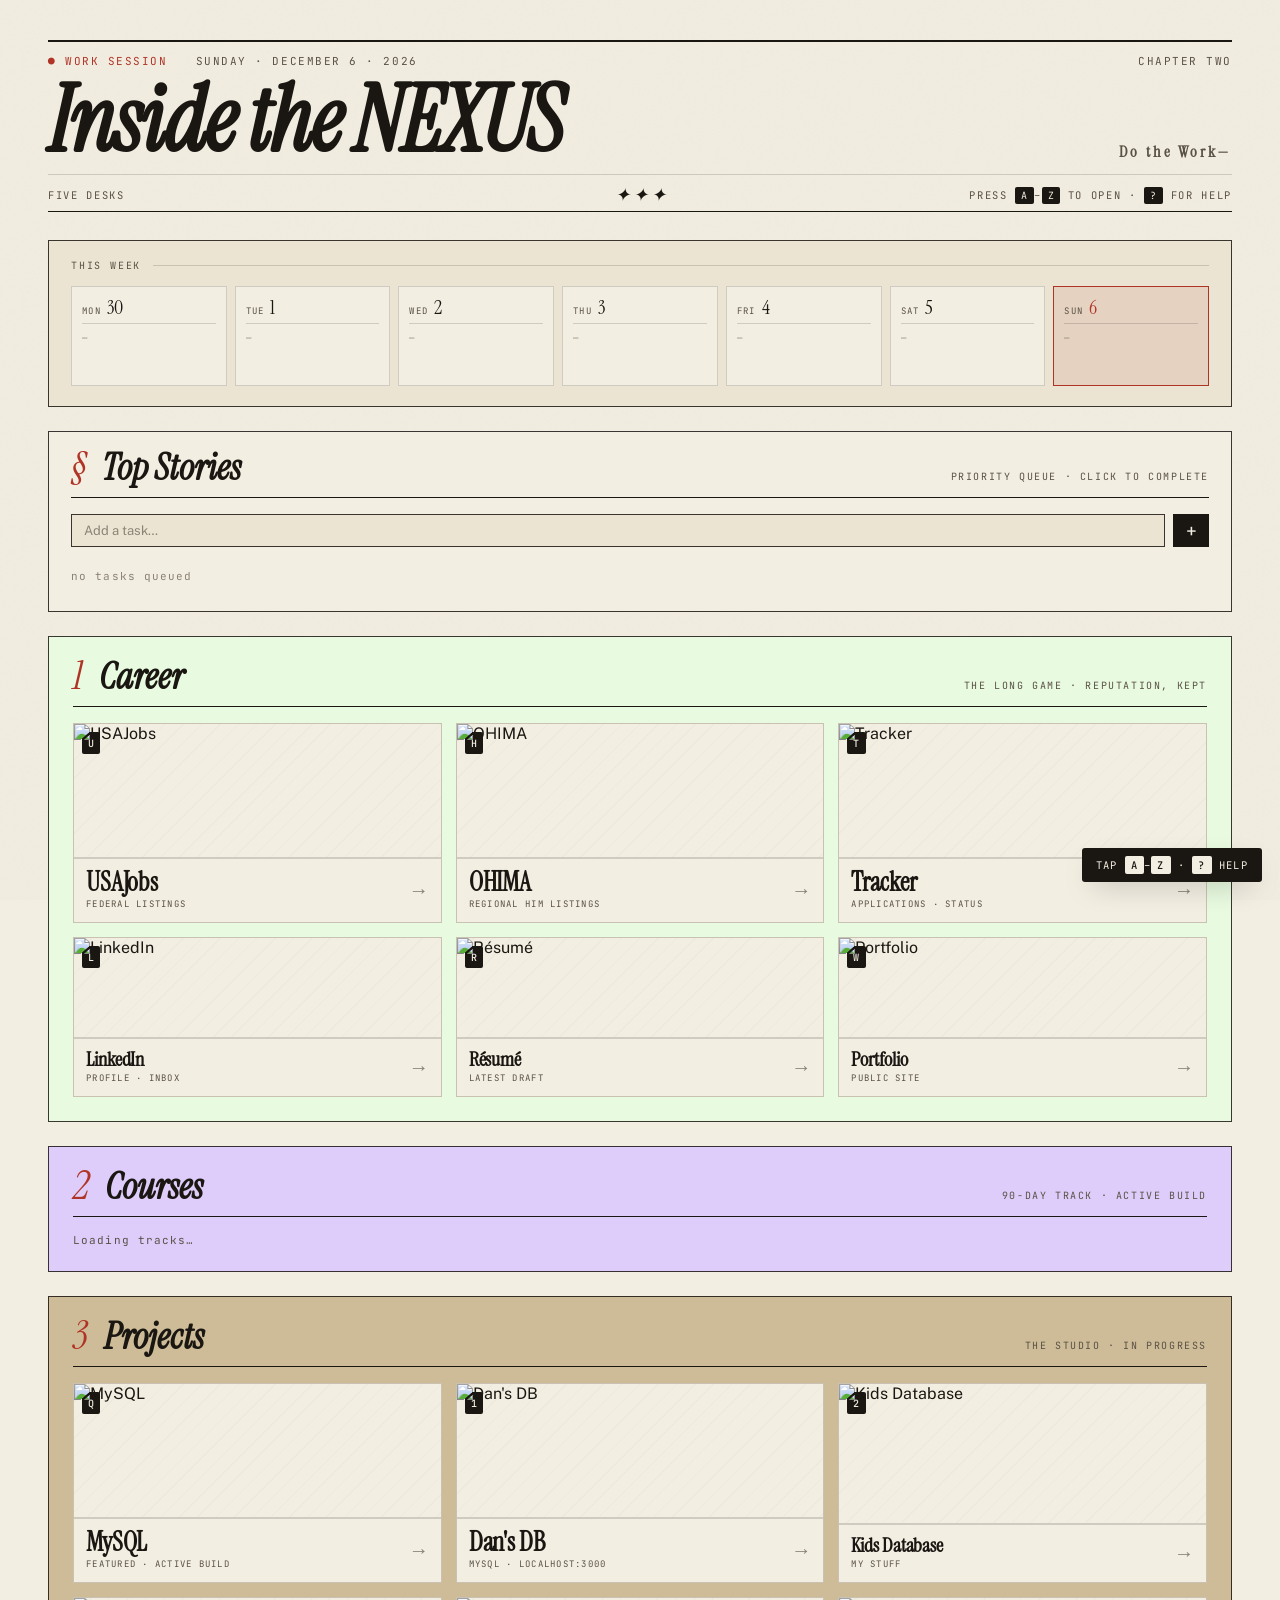
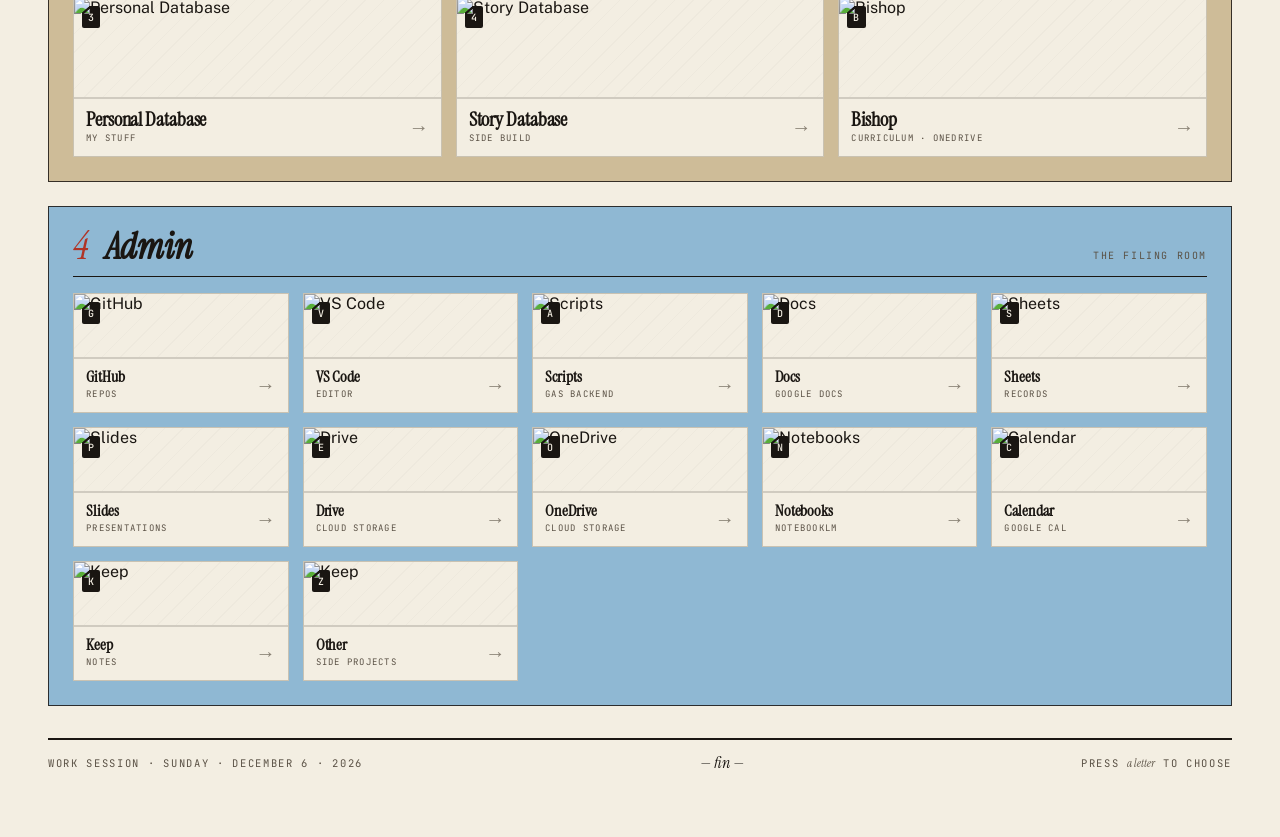
==== commit 04355429: "commit images" ====
--- a/hub.html
+++ b/hub.html
@@ -834,8 +834,8 @@
 
     <div class="card">
       <div class="card__image">
-        <span class="card__key">I</span><!-- HOTKEY: I — LinkedIn -->
-        <img src="https://raw.githubusercontent.com/suzannaly/nexus/main/images/resume.png" alt="LinkedIn">
+        <span class="card__key">L</span><!-- HOTKEY: L — LinkedIn -->
+        <img src="https://raw.githubusercontent.com/suzannaly/nexus/main/images/in.png" alt="LinkedIn">
       </div>
       <div class="card__meta">
         <div>
@@ -900,11 +900,27 @@
     <h2 class="section-title">Projects</h2>
     <div class="section-sub">The Studio · In progress</div>
   </div>
-  
+  <div class="cards cards--projects">
+
+        <div class="card card--hero">
+      <div class="card__image">
+        <span class="card__key">Q</span><!-- HOTKEY: Q — MySQL Workbench -->
+        <img src="https://raw.githubusercontent.com/suzannaly/nexus/main/images/mysql.png" alt="MySQL">
+      </div>
+      <div class="card__meta">
+        <div>
+          <h3 class="card__name">MySQL</h3>
+          <p class="card__tag">Featured · Active build</p>
+        </div>
+        <span class="card__arrow">→</span>
+      </div>
+      <a class="card__link" href="mysqlwb://"></a>
+    </div>
+
     <div class="card card--hero">
       <div class="card__image">
-        <span class="card__key">0</span><!-- HOTKEY: 0 — Dan's DB (placeholder) -->
-        <img src="https://raw.githubusercontent.com/suzannaly/nexus/main/images/mysql.png" alt="Dan's DB">
+        <span class="card__key">1</span><!-- HOTKEY: 1 — Dan's DB -->
+        <img src="https://raw.githubusercontent.com/suzannaly/nexus/main/images/dandb.png" alt="Dan's DB">
       </div>
       <div class="card__meta">
         <div>
@@ -915,41 +931,56 @@
       </div>
       <a class="card__link" href="http://localhost:3000" target="_blank" rel="noopener"></a>
     </div>
-<div class="cards cards--projects">
-      <div class="cards">
-        <div class="card card--hero">
-          <div class="card__image">
-            <span class="card__key">0</span>
-            <img src="https://raw.githubusercontent.com/suzannaly/nexus/main/images/mysql.png"></img>
-          </div>
-          <div class="card__meta">
-            <div>
-              <h3 class="card__name">MySQL</h3>
-              <p class="card__tag">Featured · Active build</p>
-            </div>
-            <span class="card__arrow">→</span>
-          </div>
-          <a class="card__link" href="mysqlwb://"></a>
-        </div>
-    <div class="card card--hero">
-      <div class="card__image">
-        <span class="card__key">1</span><!-- HOTKEY: 1 — Kids DB (placeholder link) -->
-        <img src="https://raw.githubusercontent.com/suzannaly/nexus/main/images/personal.png" alt="Kids Database">
+
+<div class="card">
+      <div class="card__image">
+        <span class="card__key">2</span><!-- HOTKEY: 2 — Kids DB -->
+        <img src="https://raw.githubusercontent.com/suzannaly/nexus/main/images/kidsdb.png" alt="Kids Database">
       </div>
       <div class="card__meta">
         <div>
-          <h3 class="card__name">Kids DB</h3>
-          <p class="card__tag">Side build · active</p>
-        </div>
-        <span class="card__arrow">→</span>
-      </div>
-      <a class="card__link" href="#" target="_blank" rel="noopener"></a><!-- TODO: real link -->
-    </div>
-
-    <div class="card card--hero">
-      <div class="card__image">
-        <span class="card__key">2</span><!-- HOTKEY: 2 — Bishop folder (OneDrive for now) -->
-        <img src="https://raw.githubusercontent.com/suzannaly/nexus/main/images/one.png" alt="Bishop">
+          <h3 class="card__name">Kids Database</h3>
+          <p class="card__tag">My stuff</p>
+        </div>
+        <span class="card__arrow">→</span>
+      </div>
+      <a class="card__link" href="mysqlwb://"></a><!-- TODO: real link -->
+    </div>
+
+    <div class="card">
+      <div class="card__image">
+        <span class="card__key">3</span><!-- HOTKEY: 3 — Personal -->
+        <img src="https://raw.githubusercontent.com/suzannaly/nexus/main/images/personal.png" alt="Personal Database">
+      </div>
+      <div class="card__meta">
+        <div>
+          <h3 class="card__name">Personal Database</h3>
+          <p class="card__tag">My stuff</p>
+        </div>
+        <span class="card__arrow">→</span>
+      </div>
+      <a class="card__link" href="mysqlwb://"></a><!-- TODO: real link -->
+    </div>
+
+    <div class="card">
+      <div class="card__image">
+        <span class="card__key">4</span><!-- HOTKEY: 4 — Story Database -->
+        <img src="https://raw.githubusercontent.com/suzannaly/nexus/main/images/sandbox.png" alt="Story Database">
+      </div>
+      <div class="card__meta">
+        <div>
+          <h3 class="card__name">Story Database</h3>
+          <p class="card__tag">Side build</p>
+        </div>
+        <span class="card__arrow">→</span>
+      </div>
+      <a class="card__link" href="mysqlwb://"></a>
+    </div>
+
+    <div class="card">
+      <div class="card__image">
+        <span class="card__key">B</span><!-- HOTKEY: B — Bishop folder -->
+        <img src="https://raw.githubusercontent.com/suzannaly/nexus/main/images/bb.jpg" alt="Bishop">
       </div>
       <div class="card__meta">
         <div>
@@ -958,48 +989,17 @@
         </div>
         <span class="card__arrow">→</span>
       </div>
-      <a class="card__link" href="https://onedrive.live.com/?view=1" target="_blank" rel="noopener"></a><!-- TODO: deep link to Bishop folder -->
-    </div>
- 
-        <div class="card">
-          <div class="card__image">
-            <span class="card__key">1</span>
-            <img src="https://raw.githubusercontent.com/suzannaly/nexus/main/images/personal.png"></img>
-          </div>
-          <div class="card__meta">
-            <div>
-              <h3 class="card__name">Personal Database</h3>
-              <p class="card__tag">My stuff</p>
-            </div>
-            <span class="card__arrow">→</span>
-          </div>
-          <a class="card__link" href="mysqlwb://"></a>
-</div>
-
-        <div class="card">
-          <div class="card__image">
-            <span class="card__key">2</span>
-            <img src="https://raw.githubusercontent.com/suzannaly/nexus/main/images/sandbox.png"></img>
-          </div>
-          <div class="card__meta">
-            <div>
-              <h3 class="card__name">Story Database</h3>
-              <p class="card__tag">Side build</p>
-            </div>
-            <span class="card__arrow">→</span>
-          </div>
-          <a class="card__link" href="mysqlwb://"></a>
-</div>
-        
+      <a class="card__link" href="https://onedrive.live.com/?view=1" target="_blank" rel="noopener"></a><!-- TODO: deep link -->
+    </div>
+
   </div>
 </section>
-
 <!-- ═══════════════ 4 · ADMIN / CODING ═══════════════ -->
 <section class="zone-section zone-section--admin">
   <div class="section-head">
     <div class="section-numeral">4</div>
     <h2 class="section-title">Admin</h2>
-    <div class="section-sub">The Filing Room · Hotkeys only</div>
+    <div class="section-sub">The Filing Room </div>
   </div>
   <div class="cards cards--admin">
 
@@ -1065,6 +1065,18 @@
 
     <div class="card card--sm">
       <div class="card__image">
+        <span class="card__key">P</span><!-- HOTKEY: P — Slides -->
+        <img src="https://raw.githubusercontent.com/suzannaly/nexus/main/images/slides.png" alt="Slides">
+      </div>
+      <div class="card__meta">
+        <div><h3 class="card__name">Slides</h3><p class="card__tag">Presentations</p></div>
+        <span class="card__arrow">→</span>
+      </div>
+      <a class="card__link" href="https://drive.google.com/?usp=drive_ref" target="_blank" rel="noopener"></a>
+    </div>
+
+    <div class="card card--sm">
+      <div class="card__image">
         <span class="card__key">E</span><!-- HOTKEY: E — Drive -->
         <img src="https://raw.githubusercontent.com/suzannaly/nexus/main/images/drive.png" alt="Drive">
       </div>
@@ -1122,7 +1134,18 @@
       </div>
       <a class="card__link" href="https://keep.google.com/?authuser=0" target="_blank" rel="noopener"></a>
     </div>
-
+    
+    <div class="card card--sm">
+      <div class="card__image">
+        <span class="card__key">Z</span><!-- HOTKEY: Z — Other projects -->
+        <img src="https://raw.githubusercontent.com/suzannaly/nexus/main/images/pro.png" alt="Keep">
+      </div>
+      <div class="card__meta">
+        <div><h3 class="card__name">Other</h3><p class="card__tag">side projects</p></div>
+        <span class="card__arrow">→</span>
+      </div>
+      <a class="card__link" href="https://docs.google.com/spreadsheets/d/1mJUw-CekG5I74HuPuq3N_YMQ9FyP-ONqS91sDlywecQ/edit?gid=1567349856#gid=1567349856" target="_blank" rel="noopener"></a>
+    </div>
   </div>
 </section>
 
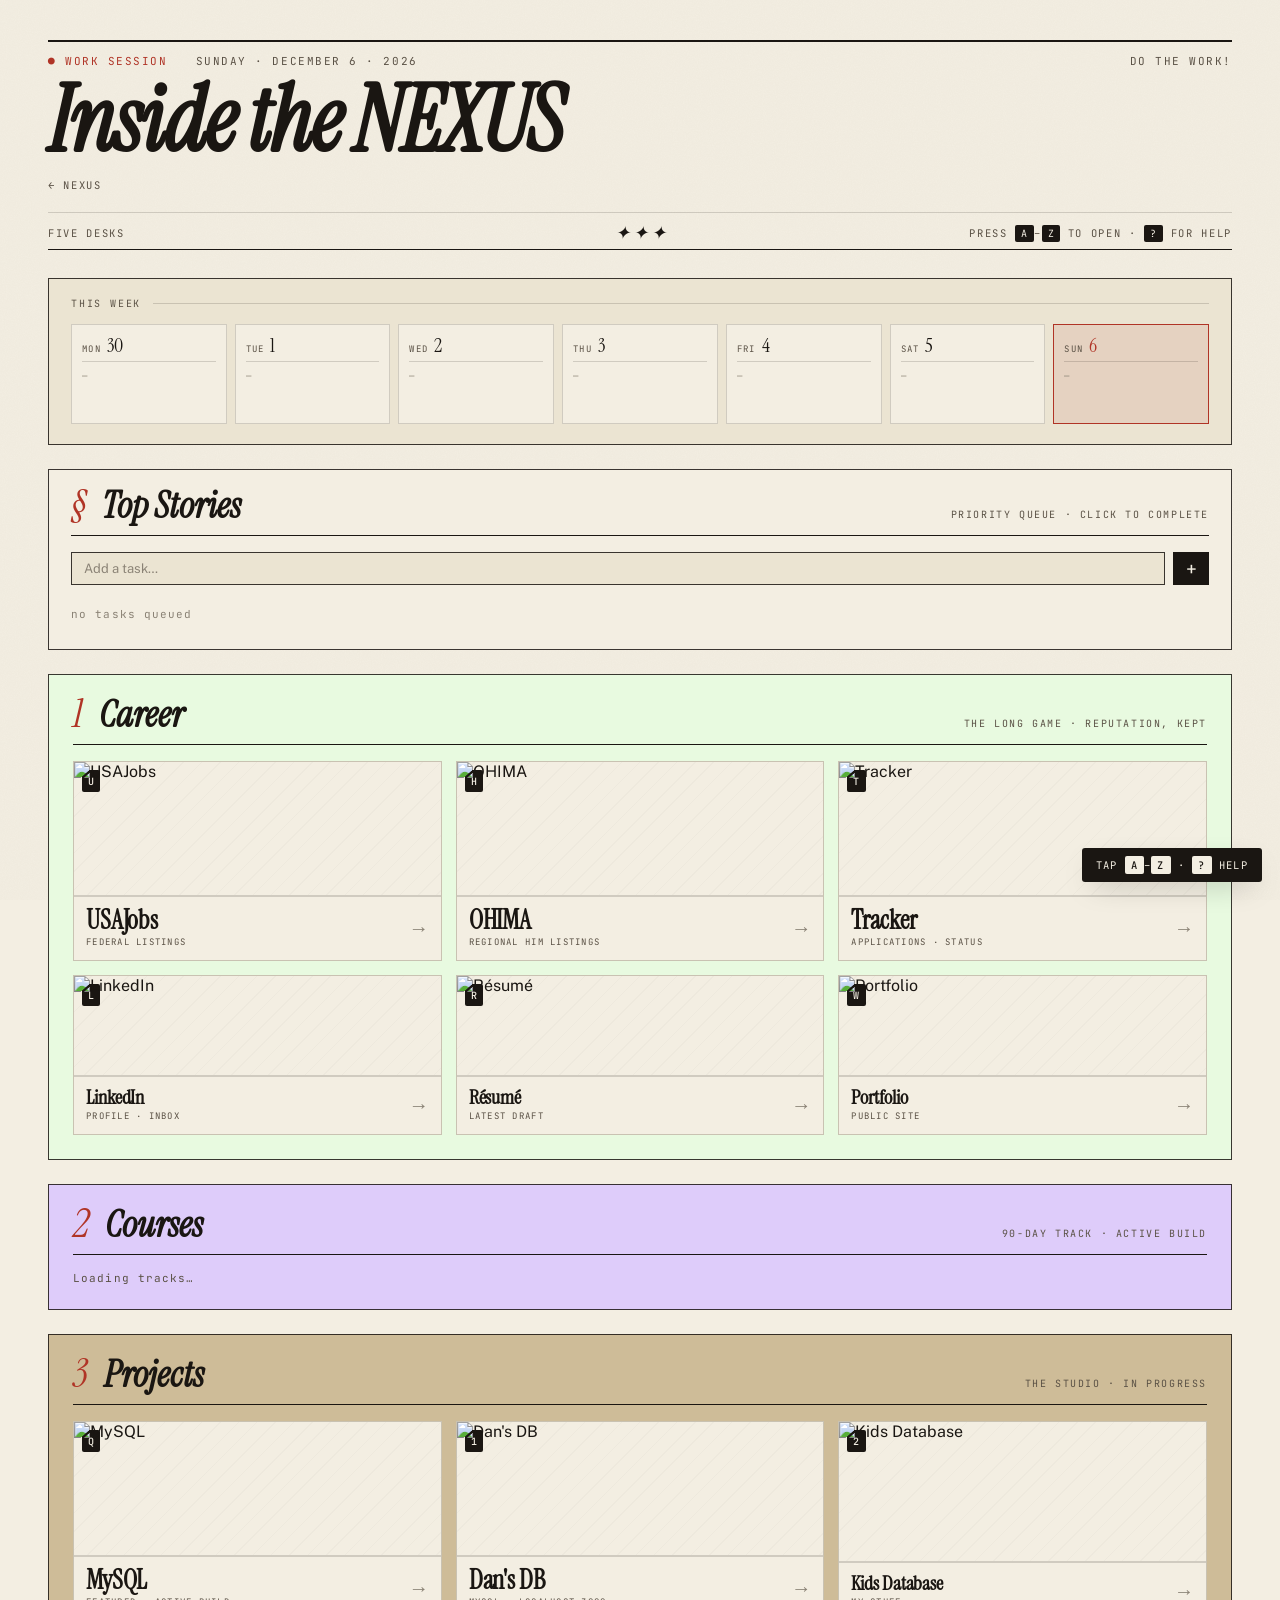
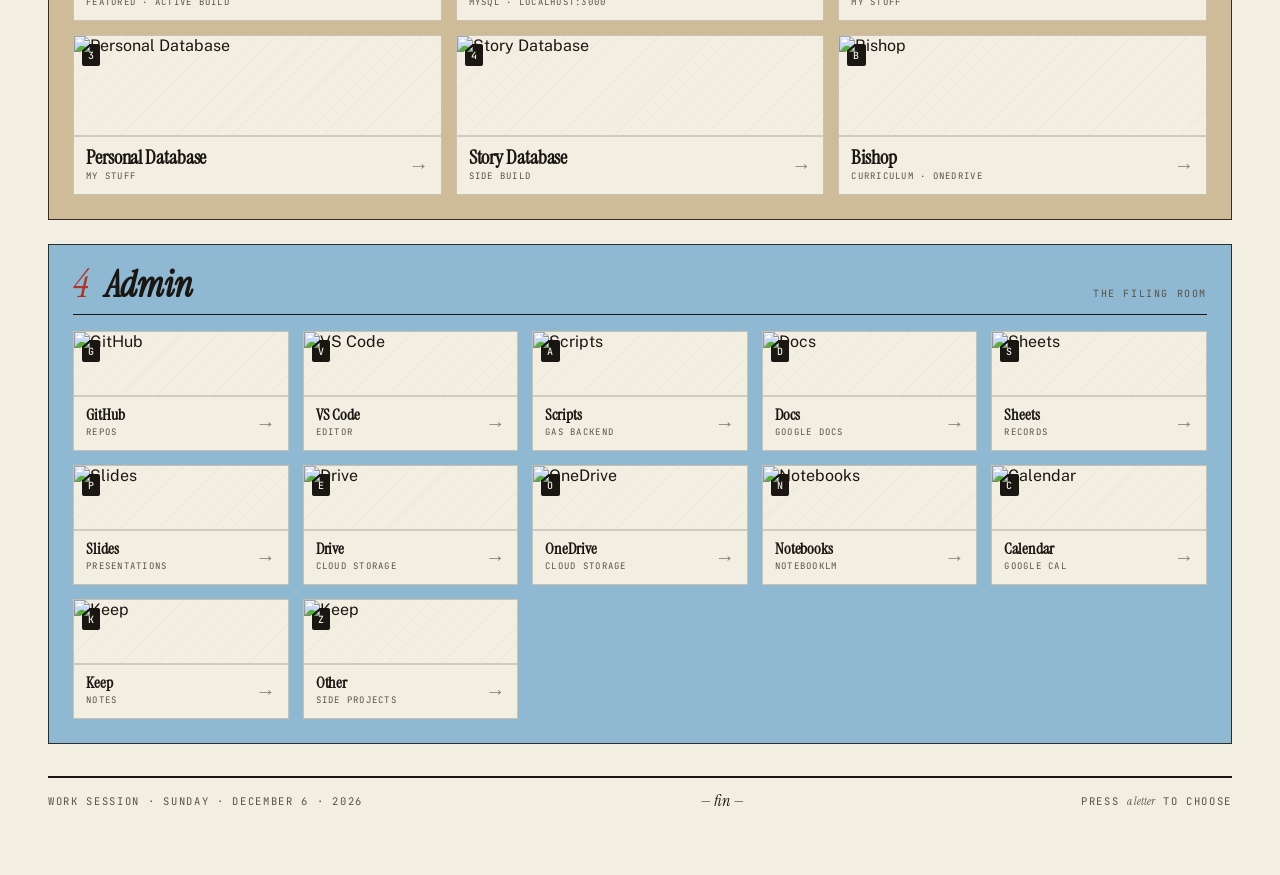
==== commit bea262c4: "commit back to main" ====
--- a/hub.html
+++ b/hub.html
@@ -736,17 +736,32 @@
       <span>● Work Session</span>
       <span id="dateline">Saturday · May 16, 2026</span>
     </div>
-    <div>Chapter Two</div>
+    <div>Do The Work!</div>
   </div>
   <h1 class="masthead__title">
     <span>Inside the <em>NEXUS</em></span>
-    <span class="roman">Do the Work—</span>
-  </h1>
+      </h1>
+    <a href="index.html" style="
+  display: inline-flex;
+  align-items: center;
+  gap: 8px;
+  font-family: var(--mono);
+  font-size: 10.5px;
+  letter-spacing: 0.16em;
+  text-transform: uppercase;
+  color: var(--ink-soft);
+  text-decoration: none;
+  margin-bottom: 20px;
+  transition: color 0.15s;
+" onmouseover="this.style.color='var(--accent)'" onmouseout="this.style.color='var(--ink-soft)'">
+  ← Nexus
+</a>
   <div class="masthead__strap">
     <div>Five desks</div>
     <div class="ornament">✦ ✦ ✦</div>
     <div class="right">Press <kbd>A</kbd>–<kbd>Z</kbd> to open · <kbd>?</kbd> for help</div>
   </div>
+
 </header>
 
 <!-- ═══════════════ CALENDAR STRIP ═══════════════ -->
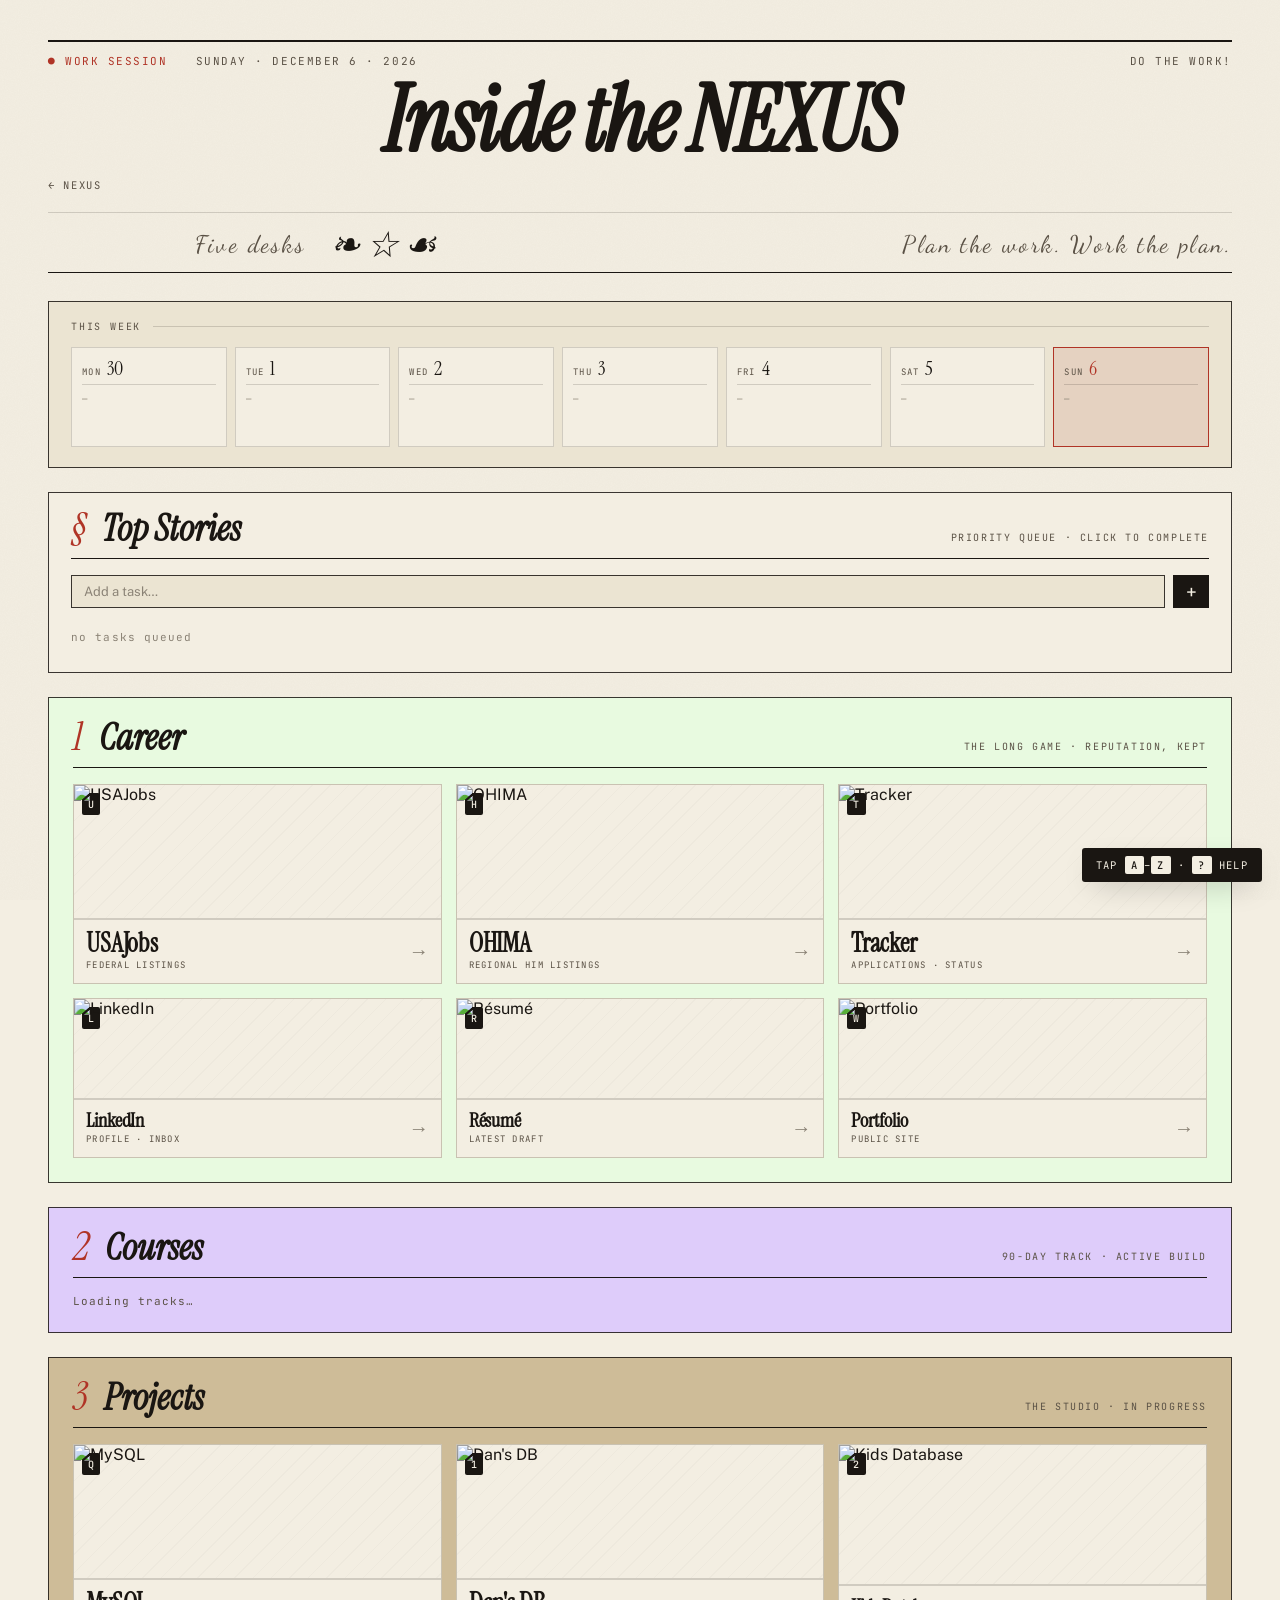
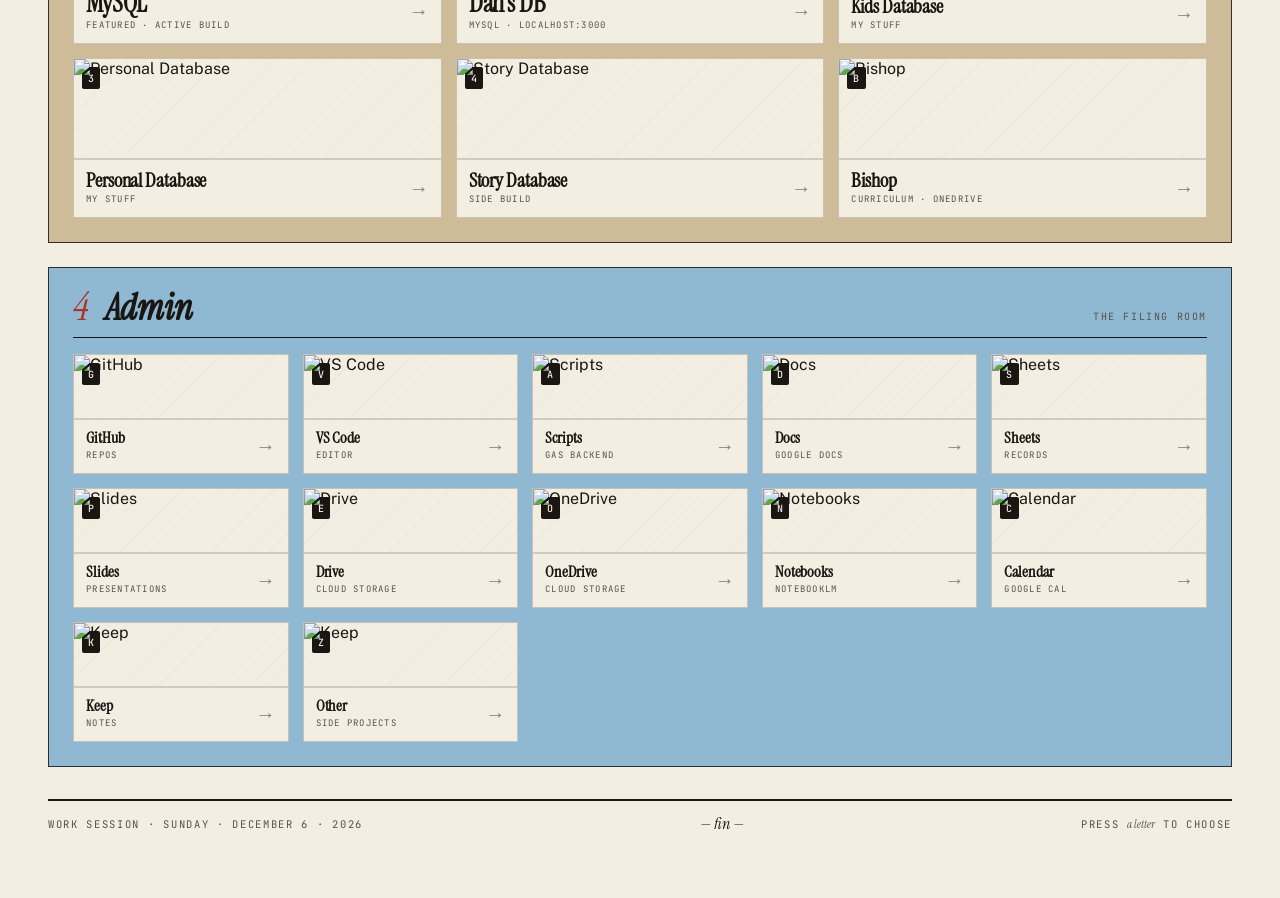
==== commit 7619473a: "commit heading" ====
--- a/hub.html
+++ b/hub.html
@@ -7,6 +7,7 @@
 <link rel="preconnect" href="https://fonts.googleapis.com" />
 <link rel="preconnect" href="https://fonts.gstatic.com" crossorigin />
 <link href="https://fonts.googleapis.com/css2?family=Instrument+Serif:ital@0;1&family=JetBrains+Mono:wght@400;500&family=Public+Sans:ital,wght@0,300;0,400;0,500;0,600;0,700;1,400&display=swap" rel="stylesheet" />
+<link href="https://fonts.googleapis.com/css2?family=Dancing+Script:wght@700&display=swap" rel="stylesheet">
 <style>
 /* ═══════════════════════════════════════════════════════
    TOKENS — matches existing nexus aesthetic
@@ -98,7 +99,7 @@
   padding: 6px 0 12px;
   display: flex;
   align-items: baseline;
-  justify-content: space-between;
+  justify-content: center;
   gap: 24px;
 }
 .masthead__title .roman {
@@ -113,21 +114,22 @@
 
 .masthead__strap {
   display: grid;
-  grid-template-columns: 1fr auto 1fr;
+  grid-template-columns: 1fr auto 3fr;
   gap: 24px;
   align-items: center;
   border-top: 1px solid var(--rule);
   padding-top: 8px;
-  font-family: var(--mono);
-  font-size: 10.5px;
-  letter-spacing: 0.16em;
-  text-transform: uppercase;
+  font-family: dancing script, cursive;
+  font-size: 24px;
+  letter-spacing:0.1em;
+ text-align: right; 
+  
   color: var(--ink-soft);
 }
 .masthead__strap .ornament {
   font-family: var(--serif);
   font-style: italic;
-  font-size: 18px;
+  font-size: 36px;
   color: var(--ink);
   text-transform: none; letter-spacing: 0;
 }
@@ -390,6 +392,8 @@
 /* ═══════════════════════════════════════════════════════
    ZONE SECTIONS (Career, Courses, Projects, Admin)
 ═══════════════════════════════════════════════════════ */
+    
+
 .zone-section {
   border: 1px solid var(--rule-strong);
   margin-bottom: 24px;
@@ -454,7 +458,7 @@
 .card__image img {
   display: block;
   width: 100%; height: 100%;
-  object-fit: cover;
+  object-fit: contain;
 }
 .card__image::after {
   content: "";
@@ -758,9 +762,9 @@
 </a>
   <div class="masthead__strap">
     <div>Five desks</div>
-    <div class="ornament">✦ ✦ ✦</div>
-    <div class="right">Press <kbd>A</kbd>–<kbd>Z</kbd> to open · <kbd>?</kbd> for help</div>
-  </div>
+    <div class="ornament">❧ ☆ ☙</div>
+    <div>Plan the work. Work the plan.</div>
+    </div>
 
 </header>
 
@@ -889,7 +893,7 @@
         </div>
         <span class="card__arrow">→</span>
       </div>
-      <a class="card__link" href="https://sites.google.com/view/suzanna-bolich-e-portfolio/welcome" target="_blank" rel="noopener"></a>
+      <a class="card__link" href="https://www.sbolich.com" target="_blank" rel="noopener"></a>
     </div>
 
   </div>
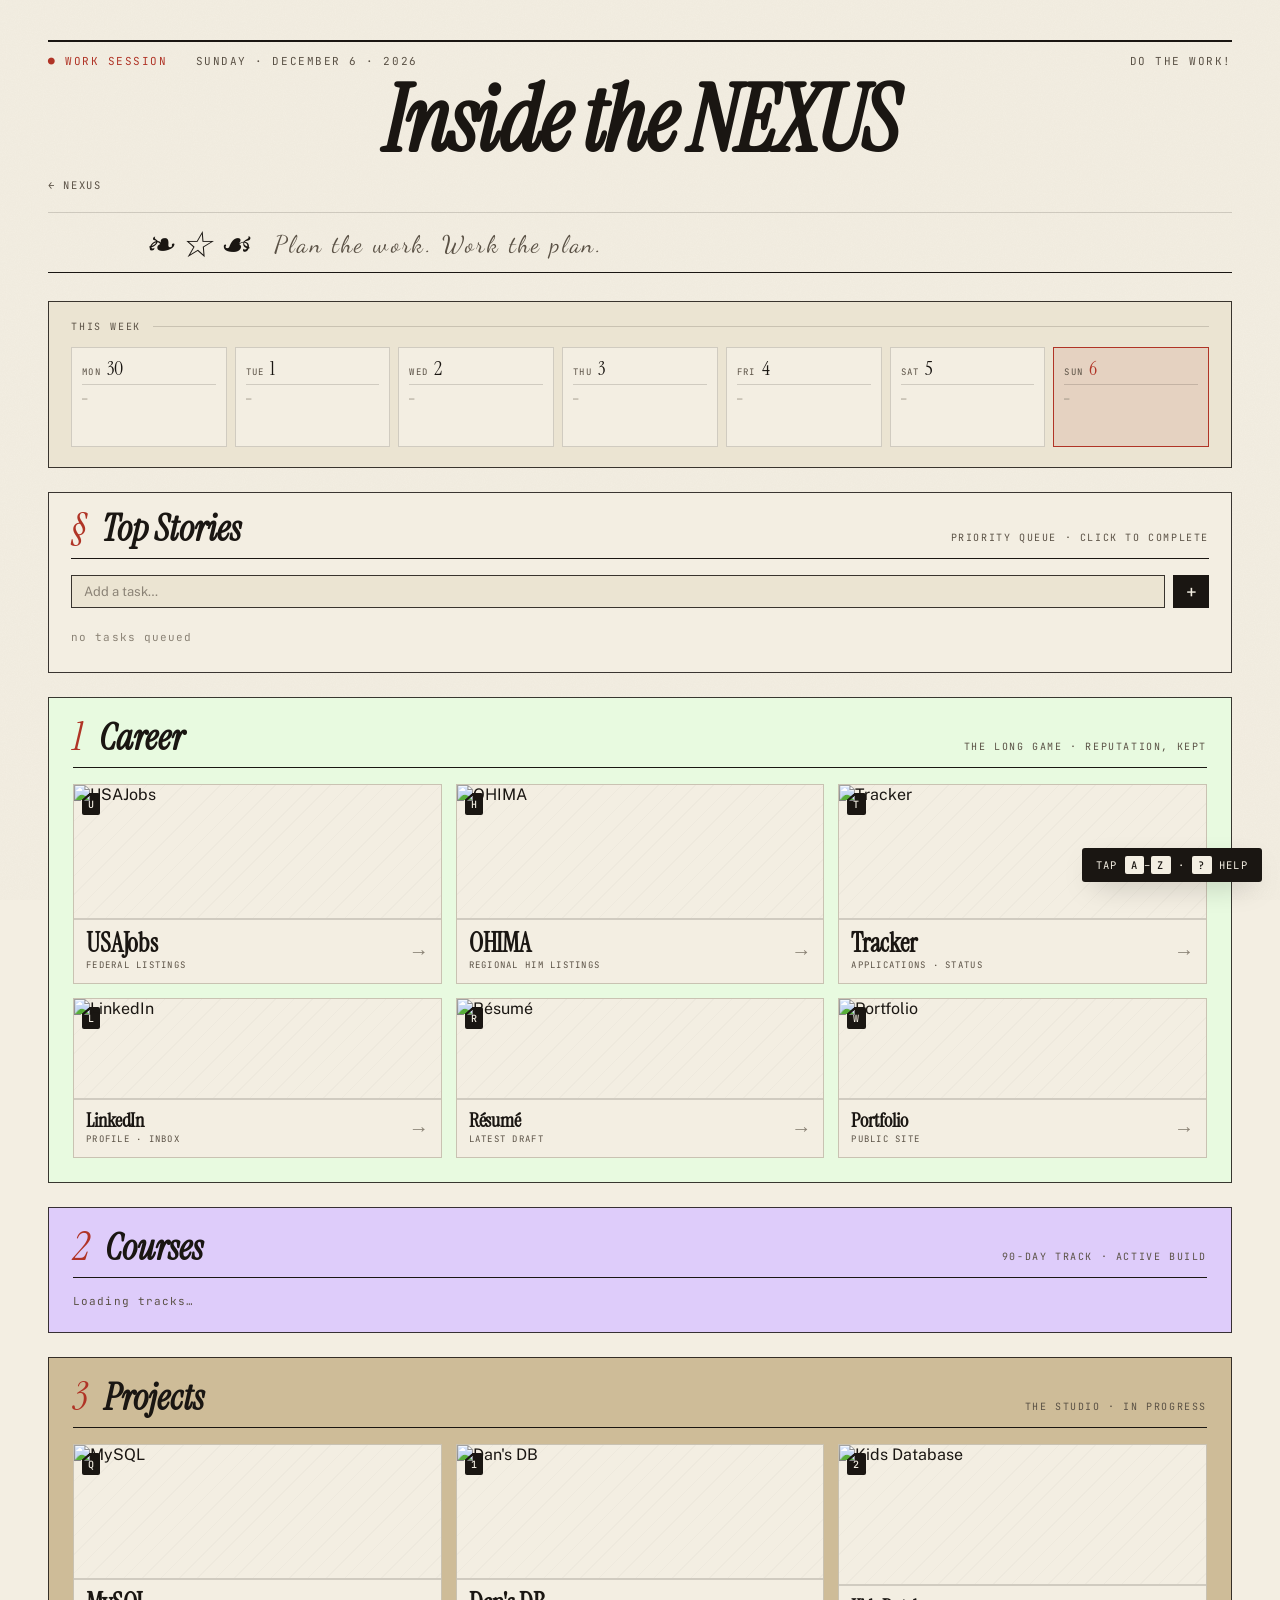
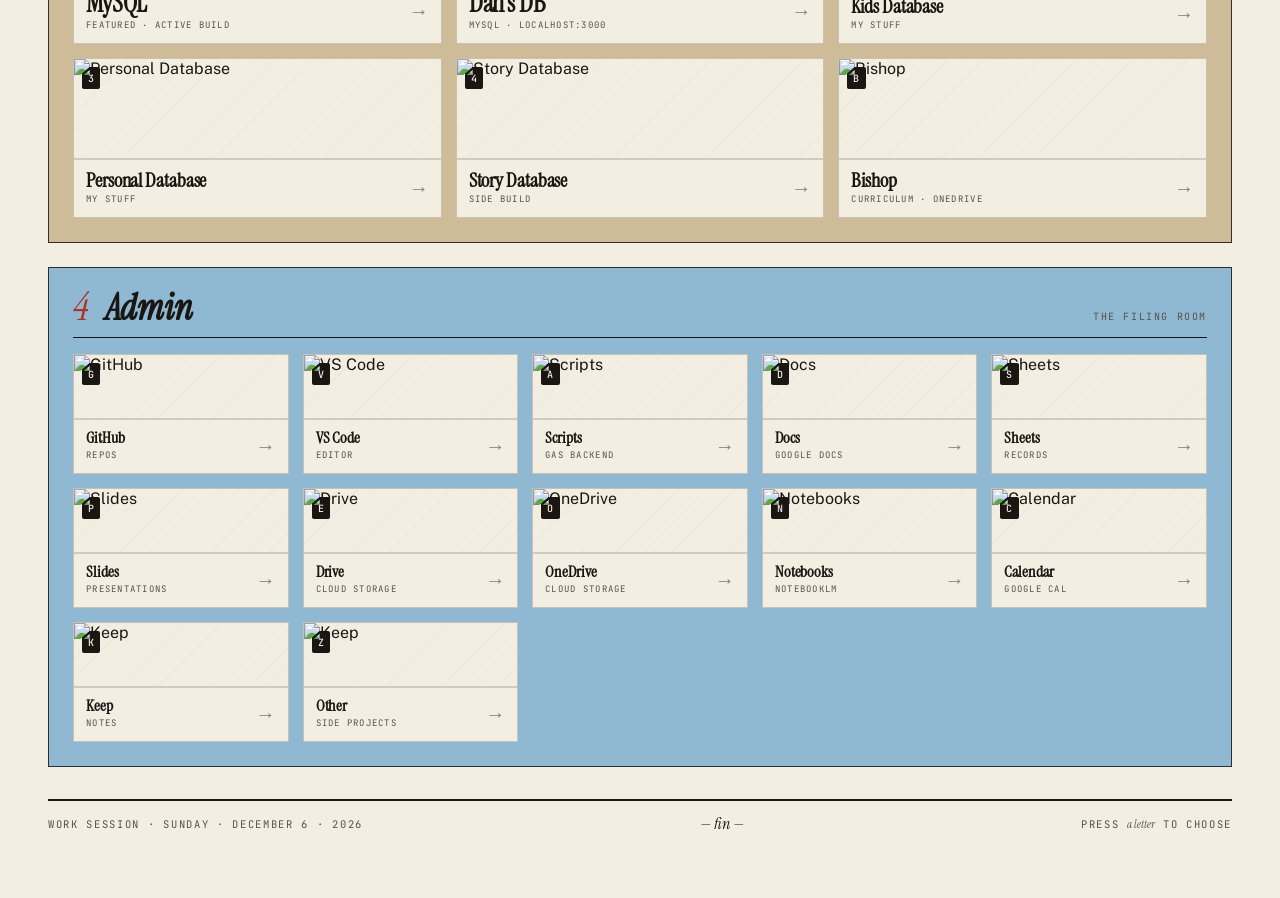
==== commit 3eeffcb6: "commit 1" ====
--- a/hub.html
+++ b/hub.html
@@ -761,8 +761,7 @@
   ← Nexus
 </a>
   <div class="masthead__strap">
-    <div>Five desks</div>
-    <div class="ornament">❧ ☆ ☙</div>
+       <div class="ornament">❧ ☆ ☙</div>
     <div>Plan the work. Work the plan.</div>
     </div>
 
@@ -1361,7 +1360,7 @@
   try {
     await fetch(
       GAS_URL + '?tab=Tasks&row=' + encodeURIComponent(JSON.stringify(newTask)),
-      { method: 'GET', mode: 'no-cors' }
+      { method: 'GET' }
     );
   } catch(err) { console.warn('task add failed', err); }
 }
